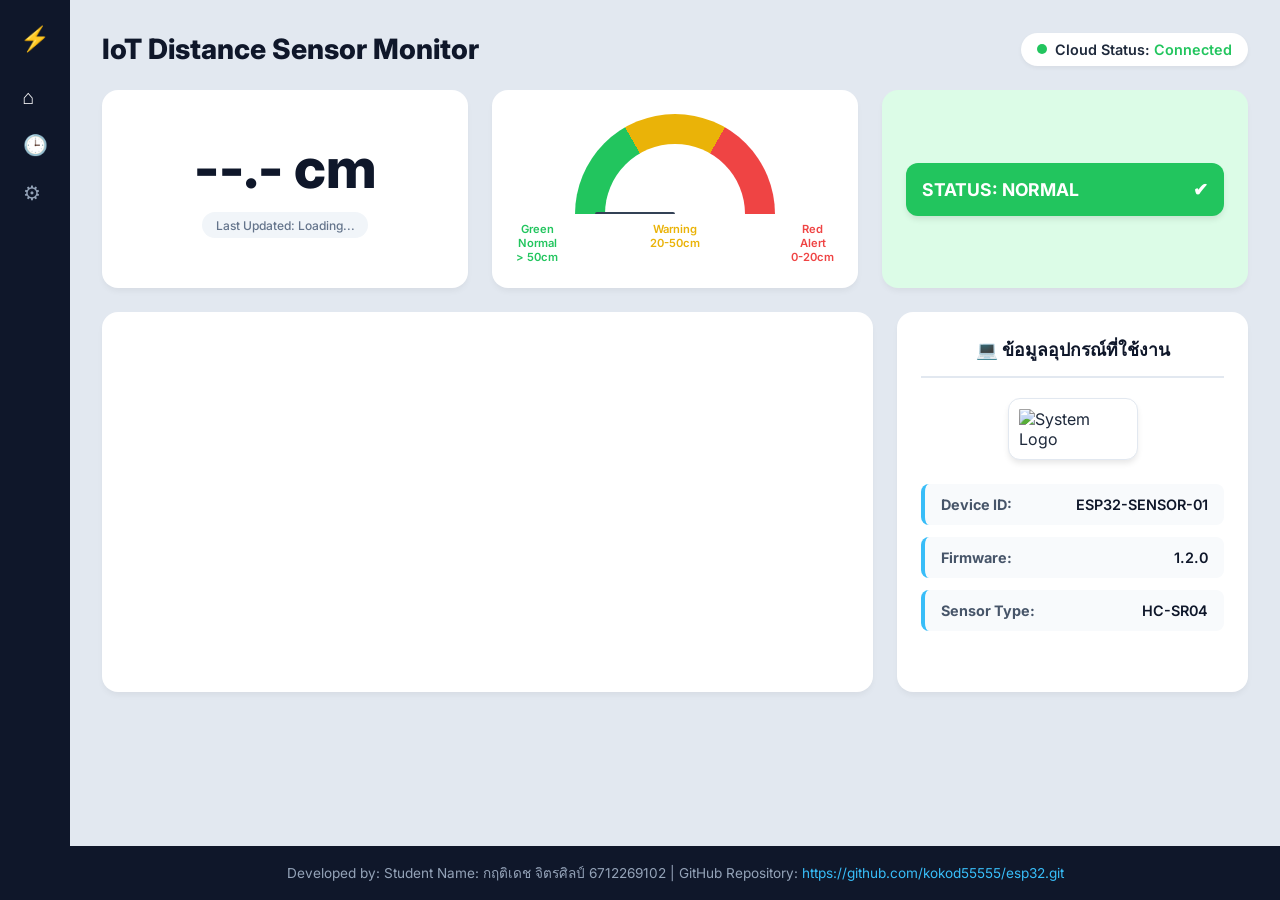
==== index.html @ ae82a3b0 "Update index.html" ====
<!DOCTYPE html>
<html lang="th">
<head>
    <meta charset="UTF-8">
    <meta name="viewport" content="width=device-width, initial-scale=1.0">
    <title>IoT Distance Sensor Monitor</title>
    <!-- Google Fonts -->
    <link rel="preconnect" href="https://fonts.googleapis.com">
    <link rel="preconnect" href="https://fonts.gstatic.com" crossorigin>
    <link href="https://fonts.googleapis.com/css2?family=Inter:wght@400;500;600;700;800&display=swap" rel="stylesheet">
    <!-- Chart.js สำหรับวาดกราฟเส้น -->
    <script src="https://cdn.jsdelivr.net/npm/chart.js"></script>

    <style>
        :root {
            --bg-body: #e2e8f0;
            --sidebar-bg: #0f172a;
            --card-bg: #ffffff;
            --text-main: #1e293b;
            --text-muted: #64748b;
            --color-green: #22c55e;
            --color-yellow: #eab308;
            --color-red: #ef4444;
            --border-radius: 16px;
        }

        * {
            box-sizing: border-box;
            margin: 0;
            padding: 0;
            font-family: 'Inter', sans-serif;
        }

        body {
            background-color: var(--bg-body);
            color: var(--text-main);
            display: flex;
            min-height: 100vh;
        }

        /* Sidebar ด้านซ้าย */
        .sidebar {
            width: 70px;
            background-color: var(--sidebar-bg);
            display: flex;
            flex-direction: column;
            align-items: center;
            padding: 1.5rem 0;
            gap: 2rem;
        }

        .sidebar-brand {
            color: #38bdf8;
            font-size: 1.5rem;
            font-weight: bold;
        }

        .sidebar-menu {
            display: flex;
            flex-direction: column;
            gap: 1.5rem;
            color: #94a3b8;
            font-size: 1.25rem;
            cursor: pointer;
        }

        .sidebar-menu .active {
            color: #ffffff;
        }

        /* Layout หลัก */
        .wrapper {
            flex: 1;
            display: flex;
            flex-direction: column;
        }

        .main-content {
            padding: 2rem;
            flex: 1;
            max-width: 1400px;
            margin: 0 auto;
            width: 100%;
        }

        /* Top Header */
        .header-bar {
            display: flex;
            justify-content: space-between;
            align-items: center;
            margin-bottom: 1.5rem;
        }

        .header-title {
            font-size: 1.75rem;
            font-weight: 800;
            color: #0f172a;
        }

        .cloud-status {
            background: #ffffff;
            padding: 0.5rem 1rem;
            border-radius: 9999px;
            display: flex;
            align-items: center;
            gap: 0.5rem;
            font-size: 0.9rem;
            font-weight: 600;
            box-shadow: 0 2px 4px rgba(0,0,0,0.05);
        }

        .dot {
            width: 10px;
            height: 10px;
            background-color: var(--color-green);
            border-radius: 50%;
        }

        /* Dashboard Grid Layout */
        .dashboard-grid {
            display: grid;
            grid-template-columns: repeat(3, 1fr);
            gap: 1.5rem;
            margin-bottom: 1.5rem;
        }

        .card {
            background: var(--card-bg);
            border-radius: var(--border-radius);
            padding: 1.5rem;
            box-shadow: 0 4px 6px -1px rgba(0,0,0,0.05);
            display: flex;
            flex-direction: column;
            justify-content: center;
            align-items: center;
            position: relative;
        }

        /* Card 1: Distance Display */
        .distance-value {
            font-size: 3.5rem;
            font-weight: 800;
            color: #0f172a;
            line-height: 1;
            margin-bottom: 1rem;
        }

        .last-updated {
            background: #f1f5f9;
            padding: 0.35rem 0.85rem;
            border-radius: 9999px;
            font-size: 0.75rem;
            color: var(--text-muted);
            font-weight: 500;
        }

        /* Card 2: Custom Gauge Chart */
        .gauge-wrapper {
            position: relative;
            width: 200px;
            height: 100px;
            overflow: hidden;
        }

        .gauge-body {
            width: 200px;
            height: 200px;
            border-radius: 50%;
            background: conic-gradient(
                from 270deg,
                var(--color-green) 0deg 60deg,
                var(--color-yellow) 60deg 120deg,
                var(--color-red) 120deg 180deg
            );
            position: absolute;
            top: 0;
            left: 0;
        }

        .gauge-inner {
            width: 140px;
            height: 140px;
            background: #ffffff;
            border-radius: 50%;
            position: absolute;
            top: 30px;
            left: 30px;
        }

        .gauge-needle {
            width: 4px;
            height: 80px;
            background: #334155;
            position: absolute;
            bottom: 0;
            left: 98px;
            transform-origin: bottom center;
            transform: rotate(-90deg);
            transition: transform 0.5s cubic-bezier(0.4, 0, 0.2, 1);
            border-radius: 2px;
        }

        .gauge-labels {
            display: flex;
            justify-content: space-between;
            width: 100%;
            font-size: 0.7rem;
            font-weight: 600;
            color: var(--text-muted);
            margin-top: 0.5rem;
            text-align: center;
        }

        /* Card 3: Alert Banner */
        .alert-card {
            background: #dcfce7;
            transition: background 0.3s ease;
        }

        .alert-banner {
            width: 100%;
            padding: 1rem;
            border-radius: 12px;
            background: var(--color-green);
            color: white;
            font-weight: 700;
            font-size: 1.1rem;
            display: flex;
            justify-content: space-between;
            align-items: center;
            box-shadow: 0 4px 6px -1px rgba(0,0,0,0.1);
            transition: background 0.3s ease;
        }

        /* Bottom Grid: Chart & System Info */
        .bottom-grid {
            display: grid;
            grid-template-columns: 2.2fr 1fr;
            gap: 1.5rem;
        }

        .chart-card {
            align-items: stretch;
            height: 380px;
        }

        /* System Info Card ตกแต่งใหม่ */
        .system-info-card {
            align-items: stretch; 
            justify-content: flex-start;
            gap: 1rem;
        }

        .info-title {
            font-size: 1.1rem;
            font-weight: 800;
            color: #0f172a;
            text-align: center;
            border-bottom: 2px solid #e2e8f0;
            padding-bottom: 0.75rem;
            margin-bottom: 0.25rem;
        }

        .logo-container {
            display: flex;
            justify-content: center;
            align-items: center;
            width: 100%;
            margin-bottom: 0.5rem;
        }

        .system-info-logo {
            max-width: 130px;
            height: auto;
            object-fit: contain;
            border-radius: 12px;
            box-shadow: 0 4px 6px -1px rgba(0,0,0,0.1);
            background-color: #ffffff;
            padding: 10px;
            border: 1px solid #e2e8f0;
        }

        .info-list {
            display: flex;
            flex-direction: column;
            gap: 0.75rem;
            width: 100%;
        }

        .info-item {
            display: flex;
            justify-content: space-between;
            align-items: center;
            background: #f8fafc;
            padding: 0.75rem 1rem;
            border-radius: 8px;
            font-size: 0.9rem;
            border-left: 4px solid #38bdf8;
        }

        .info-label {
            font-weight: 700;
            color: #475569;
        }

        .info-value {
            font-weight: 600;
            color: #0f172a;
        }

        /* Footer */
        footer {
            background-color: #0f172a;
            color: #94a3b8;
            text-align: center;
            padding: 1rem;
            font-size: 0.85rem;
        }

        footer a {
            color: #38bdf8;
            text-decoration: none;
        }

        footer a:hover {
            text-decoration: underline;
        }

        /* Responsive Design */
        @media (max-width: 1024px) {
            .dashboard-grid { grid-template-columns: 1fr; }
            .bottom-grid { grid-template-columns: 1fr; }
        }
    </style>
</head>
<body>

    <!-- Sidebar Navigation -->
    <div class="sidebar">
        <div class="sidebar-brand">⚡</div>
        <div class="sidebar-menu">
            <div class="active">⌂</div>
            <div>🕒</div>
            <div>⚙</div>
        </div>
    </div>

    <!-- Main Wrapper -->
    <div class="wrapper">
        <div class="main-content">
            <!-- Header -->
            <div class="header-bar">
                <h1 class="header-title">IoT Distance Sensor Monitor</h1>
                <div class="cloud-status">
                    <div class="dot"></div>
                    <span>Cloud Status: <span style="color: var(--color-green);">Connected</span></span>
                </div>
            </div>

            <!-- Top Cards Grid -->
            <div class="dashboard-grid">
                <!-- Numeric Display Card -->
                <div class="card">
                    <div class="distance-value" id="current-distance">--.- cm</div>
                    <div class="last-updated" id="last-updated">Last Updated: Loading...</div>
                </div>

                <!-- Gauge Visualization Card -->
                <div class="card">
                    <div class="gauge-wrapper">
                        <div class="gauge-body"></div>
                        <div class="gauge-inner"></div>
                        <div class="gauge-needle" id="gauge-needle"></div>
                    </div>
                    <div class="gauge-labels">
                        <span style="color: var(--color-green);">Green<br>Normal<br>> 50cm</span>
                        <span style="color: var(--color-yellow);">Warning<br>20-50cm</span>
                        <span style="color: var(--color-red);">Red<br>Alert<br>0-20cm</span>
                    </div>
                </div>

                <!-- Alert Banner Card -->
                <div class="card alert-card" id="alert-card">
                    <div class="alert-banner" id="alert-banner">
                        <span id="alert-text">STATUS: NORMAL</span>
                        <span id="alert-icon">✔</span>
                    </div>
                </div>
            </div>

            <!-- Bottom Section (Chart & System Info) -->
            <div class="bottom-grid">
                <!-- Line Chart Card -->
                <div class="card chart-card">
                    <canvas id="distanceChart"></canvas>
                </div>

                <!-- System Info Card -->
                <div class="card system-info-card">
                    <div class="info-title">💻 ข้อมูลอุปกรณ์ที่ใช้งาน</div>
                    
                    <div class="logo-container">
                        <img src="https://www.sskru.ac.th/wp-content/uploads/2023/01/200x200-%E0%B8%A7%E0%B8%B4%E0%B8%97.png" alt="System Logo" class="system-info-logo">
                    </div>

                    <div class="info-list">
                        <div class="info-item">
                            <span class="info-label">Device ID:</span> 
                            <span class="info-value">ESP32-SENSOR-01</span>
                        </div>
                        <div class="info-item">
                            <span class="info-label">Firmware:</span> 
                            <span class="info-value">1.2.0</span>
                        </div>
                        <div class="info-item">
                            <span class="info-label">Sensor Type:</span> 
                            <span class="info-value">HC-SR04</span>
                        </div>
                    </div>
                </div>
            </div>
        </div>

        <!-- Footer -->
        <footer>
            Developed by: Student Name: กฤติเดช จิตรศิลป์ 6712269102 | GitHub Repository: <a href="https://github.com/kokod55555/esp32.git" target="_blank">https://github.com/kokod55555/esp32.git</a>
        </footer>
    </div>

    <script>
        // 📌 URL ของ Google Apps Script
        const SCRIPT_URL = 'https://script.google.com/macros/s/AKfycbwkI2SxiLmQyqqVcyPMRp5FkvHZJFoV4nnjQc6NSY2vw2O2cSWoNoKOrqvJMODyKFc/exec';

        let distanceChart;

        // เริ่มต้นสร้าง Line Chart แบบ Dynamic Max Value (รองรับค่าเกิน 100 cm)
        function initChart() {
            const ctx = document.getElementById('distanceChart').getContext('2d');
            distanceChart = new Chart(ctx, {
                type: 'line',
                data: {
                    labels: [],
                    datasets: [{
                        label: 'Distance (cm)',
                        data: [],
                        borderColor: '#38bdf8',
                        backgroundColor: 'rgba(56, 189, 248, 0.1)',
                        borderWidth: 3,
                        fill: true,
                        tension: 0.3,
                        pointRadius: 4,
                        pointBackgroundColor: '#38bdf8'
                    }]
                },
                options: {
                    responsive: true,
                    maintainAspectRatio: false,
                    scales: {
                        y: {
                            beginAtZero: true,
                            max: null, // ปรับแกน Y อัตโนมัติตามค่าจริง ไม่จำกัดเพดาน 100
                            title: { display: true, text: 'Distance (cm)' }
                        },
                        x: {
                            title: { display: true, text: 'Time' }
                        }
                    },
                    plugins: {
                        legend: { display: false }
                    }
                }
            });
        }

        // อัปเดตเข็ม Gauge (หากเกิน 100cm เข็มจะชี้ไปที่ฝั่งซ้ายสุด/Green)
        function updateGauge(distance) {
            const needle = document.getElementById('gauge-needle');
            
            // จำกัดสเกลเข็มไว้ที่ช่วง 0 - 100 cm
            let clampedDist = Math.max(0, Math.min(100, distance));
            
            // คำนวณองศาเข็ม (-90deg ถึง 90deg)
            let angle = 90 - (clampedDist / 100) * 180;
            needle.style.transform = `rotate(${angle}deg)`;
        }

        // อัปเดตสถานะ Alert (รองรับค่ามากกว่า 50cm ไปจนถึงไร้ขีดจำกัด)
        function updateAlertStatus(distance) {
            const alertCard = document.getElementById('alert-card');
            const alertBanner = document.getElementById('alert-banner');
            const alertText = document.getElementById('alert-text');
            const alertIcon = document.getElementById('alert-icon');

            if (distance < 20) {
                // RED ALERT (0 - 20 cm)
                alertCard.style.background = '#fee2e2';
                alertBanner.style.background = 'var(--color-red)';
                alertText.innerText = 'STATUS: ALERT';
                alertIcon.innerText = '✖';
            } else if (distance >= 20 && distance < 50) {
                // WARNING (20 - 50 cm)
                alertCard.style.background = '#fef9c3';
                alertBanner.style.background = 'var(--color-yellow)';
                alertText.innerText = 'STATUS: WARNING';
                alertIcon.innerText = '⚠️';
            } else {
                // NORMAL (>= 50 cm ขึ้นไปทั้งหมด)
                alertCard.style.background = '#dcfce7';
                alertBanner.style.background = 'var(--color-green)';
                alertText.innerText = 'STATUS: NORMAL';
                alertIcon.innerText = '✔';
            }
        }

        // ดึงข้อมูลจาก Google Sheets API
        async function fetchSensorData() {
            try {
                const response = await fetch(SCRIPT_URL);
                const data = await response.json();

                if (data && data.length > 0) {
                    const latest = data[data.length - 1];
                    const distanceVal = parseFloat(latest.distance) || 0;

                    // 1. แสดงตัวเลขระยะทางตามค่าจริงเสมอ (แม้เกิน 100 ก็แสดงได้)
                    document.getElementById('current-distance').innerText = `${distanceVal.toFixed(1)} cm`;
                    document.getElementById('last-updated').innerText = `Last Updated: ${latest.timestamp || 'Just now'}`;

                    // 2. อัปเดต Gauge & Alert Status
                    updateGauge(distanceVal);
                    updateAlertStatus(distanceVal);

                    // 3. อัปเดตกราฟเส้น (แสดง 10 ค่าล่าสุด)
                    const recentData = data.slice(-10);
                    distanceChart.data.labels = recentData.map(item => {
                        return item.timestamp ? item.timestamp.split(' ')[1] || item.timestamp : '';
                    });
                    distanceChart.data.datasets[0].data = recentData.map(item => parseFloat(item.distance) || 0);
                    distanceChart.update();
                }
            } catch (error) {
                console.error('Fetch Error:', error);
                document.getElementById('last-updated').innerText = 'Connection Error!';
            }
        }

        // เรียกทำงานเมื่อโหลดหน้าเว็บ
        window.onload = () => {
            initChart();
            fetchSensorData();
            // ดึงข้อมูลเรียลไทม์ทุกๆ 5 วินาที
            setInterval(fetchSensorData, 5000);
        };
    </script>
</body>
</html>
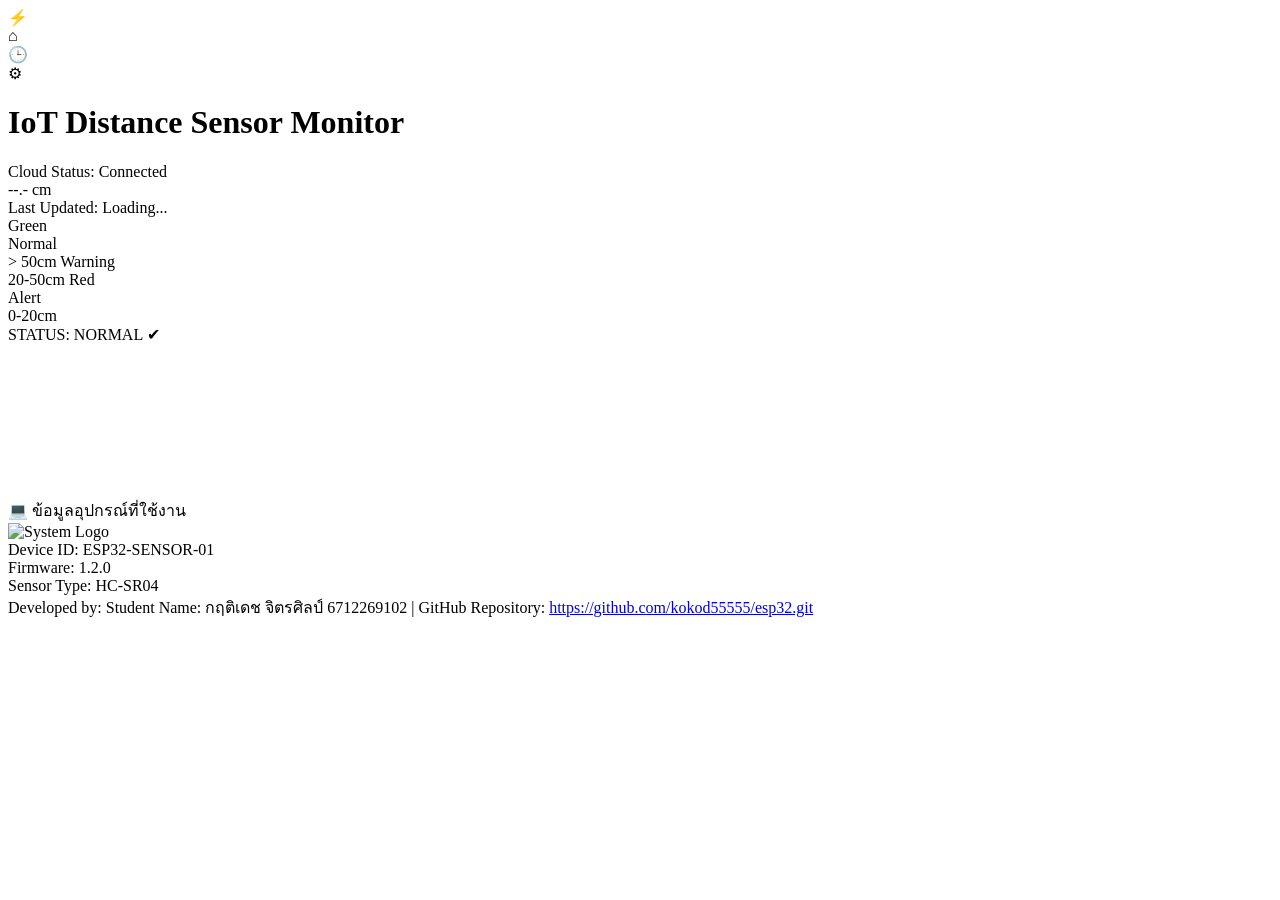
==== commit 458682f2: "Update index.html" ====
--- a/index.html
+++ b/index.html
@@ -10,328 +10,9 @@
     <link href="https://fonts.googleapis.com/css2?family=Inter:wght@400;500;600;700;800&display=swap" rel="stylesheet">
     <!-- Chart.js สำหรับวาดกราฟเส้น -->
     <script src="https://cdn.jsdelivr.net/npm/chart.js"></script>
-
-    <style>
-        :root {
-            --bg-body: #e2e8f0;
-            --sidebar-bg: #0f172a;
-            --card-bg: #ffffff;
-            --text-main: #1e293b;
-            --text-muted: #64748b;
-            --color-green: #22c55e;
-            --color-yellow: #eab308;
-            --color-red: #ef4444;
-            --border-radius: 16px;
-        }
-
-        * {
-            box-sizing: border-box;
-            margin: 0;
-            padding: 0;
-            font-family: 'Inter', sans-serif;
-        }
-
-        body {
-            background-color: var(--bg-body);
-            color: var(--text-main);
-            display: flex;
-            min-height: 100vh;
-        }
-
-        /* Sidebar ด้านซ้าย */
-        .sidebar {
-            width: 70px;
-            background-color: var(--sidebar-bg);
-            display: flex;
-            flex-direction: column;
-            align-items: center;
-            padding: 1.5rem 0;
-            gap: 2rem;
-        }
-
-        .sidebar-brand {
-            color: #38bdf8;
-            font-size: 1.5rem;
-            font-weight: bold;
-        }
-
-        .sidebar-menu {
-            display: flex;
-            flex-direction: column;
-            gap: 1.5rem;
-            color: #94a3b8;
-            font-size: 1.25rem;
-            cursor: pointer;
-        }
-
-        .sidebar-menu .active {
-            color: #ffffff;
-        }
-
-        /* Layout หลัก */
-        .wrapper {
-            flex: 1;
-            display: flex;
-            flex-direction: column;
-        }
-
-        .main-content {
-            padding: 2rem;
-            flex: 1;
-            max-width: 1400px;
-            margin: 0 auto;
-            width: 100%;
-        }
-
-        /* Top Header */
-        .header-bar {
-            display: flex;
-            justify-content: space-between;
-            align-items: center;
-            margin-bottom: 1.5rem;
-        }
-
-        .header-title {
-            font-size: 1.75rem;
-            font-weight: 800;
-            color: #0f172a;
-        }
-
-        .cloud-status {
-            background: #ffffff;
-            padding: 0.5rem 1rem;
-            border-radius: 9999px;
-            display: flex;
-            align-items: center;
-            gap: 0.5rem;
-            font-size: 0.9rem;
-            font-weight: 600;
-            box-shadow: 0 2px 4px rgba(0,0,0,0.05);
-        }
-
-        .dot {
-            width: 10px;
-            height: 10px;
-            background-color: var(--color-green);
-            border-radius: 50%;
-        }
-
-        /* Dashboard Grid Layout */
-        .dashboard-grid {
-            display: grid;
-            grid-template-columns: repeat(3, 1fr);
-            gap: 1.5rem;
-            margin-bottom: 1.5rem;
-        }
-
-        .card {
-            background: var(--card-bg);
-            border-radius: var(--border-radius);
-            padding: 1.5rem;
-            box-shadow: 0 4px 6px -1px rgba(0,0,0,0.05);
-            display: flex;
-            flex-direction: column;
-            justify-content: center;
-            align-items: center;
-            position: relative;
-        }
-
-        /* Card 1: Distance Display */
-        .distance-value {
-            font-size: 3.5rem;
-            font-weight: 800;
-            color: #0f172a;
-            line-height: 1;
-            margin-bottom: 1rem;
-        }
-
-        .last-updated {
-            background: #f1f5f9;
-            padding: 0.35rem 0.85rem;
-            border-radius: 9999px;
-            font-size: 0.75rem;
-            color: var(--text-muted);
-            font-weight: 500;
-        }
-
-        /* Card 2: Custom Gauge Chart */
-        .gauge-wrapper {
-            position: relative;
-            width: 200px;
-            height: 100px;
-            overflow: hidden;
-        }
-
-        .gauge-body {
-            width: 200px;
-            height: 200px;
-            border-radius: 50%;
-            background: conic-gradient(
-                from 270deg,
-                var(--color-green) 0deg 60deg,
-                var(--color-yellow) 60deg 120deg,
-                var(--color-red) 120deg 180deg
-            );
-            position: absolute;
-            top: 0;
-            left: 0;
-        }
-
-        .gauge-inner {
-            width: 140px;
-            height: 140px;
-            background: #ffffff;
-            border-radius: 50%;
-            position: absolute;
-            top: 30px;
-            left: 30px;
-        }
-
-        .gauge-needle {
-            width: 4px;
-            height: 80px;
-            background: #334155;
-            position: absolute;
-            bottom: 0;
-            left: 98px;
-            transform-origin: bottom center;
-            transform: rotate(-90deg);
-            transition: transform 0.5s cubic-bezier(0.4, 0, 0.2, 1);
-            border-radius: 2px;
-        }
-
-        .gauge-labels {
-            display: flex;
-            justify-content: space-between;
-            width: 100%;
-            font-size: 0.7rem;
-            font-weight: 600;
-            color: var(--text-muted);
-            margin-top: 0.5rem;
-            text-align: center;
-        }
-
-        /* Card 3: Alert Banner */
-        .alert-card {
-            background: #dcfce7;
-            transition: background 0.3s ease;
-        }
-
-        .alert-banner {
-            width: 100%;
-            padding: 1rem;
-            border-radius: 12px;
-            background: var(--color-green);
-            color: white;
-            font-weight: 700;
-            font-size: 1.1rem;
-            display: flex;
-            justify-content: space-between;
-            align-items: center;
-            box-shadow: 0 4px 6px -1px rgba(0,0,0,0.1);
-            transition: background 0.3s ease;
-        }
-
-        /* Bottom Grid: Chart & System Info */
-        .bottom-grid {
-            display: grid;
-            grid-template-columns: 2.2fr 1fr;
-            gap: 1.5rem;
-        }
-
-        .chart-card {
-            align-items: stretch;
-            height: 380px;
-        }
-
-        /* System Info Card ตกแต่งใหม่ */
-        .system-info-card {
-            align-items: stretch; 
-            justify-content: flex-start;
-            gap: 1rem;
-        }
-
-        .info-title {
-            font-size: 1.1rem;
-            font-weight: 800;
-            color: #0f172a;
-            text-align: center;
-            border-bottom: 2px solid #e2e8f0;
-            padding-bottom: 0.75rem;
-            margin-bottom: 0.25rem;
-        }
-
-        .logo-container {
-            display: flex;
-            justify-content: center;
-            align-items: center;
-            width: 100%;
-            margin-bottom: 0.5rem;
-        }
-
-        .system-info-logo {
-            max-width: 130px;
-            height: auto;
-            object-fit: contain;
-            border-radius: 12px;
-            box-shadow: 0 4px 6px -1px rgba(0,0,0,0.1);
-            background-color: #ffffff;
-            padding: 10px;
-            border: 1px solid #e2e8f0;
-        }
-
-        .info-list {
-            display: flex;
-            flex-direction: column;
-            gap: 0.75rem;
-            width: 100%;
-        }
-
-        .info-item {
-            display: flex;
-            justify-content: space-between;
-            align-items: center;
-            background: #f8fafc;
-            padding: 0.75rem 1rem;
-            border-radius: 8px;
-            font-size: 0.9rem;
-            border-left: 4px solid #38bdf8;
-        }
-
-        .info-label {
-            font-weight: 700;
-            color: #475569;
-        }
-
-        .info-value {
-            font-weight: 600;
-            color: #0f172a;
-        }
-
-        /* Footer */
-        footer {
-            background-color: #0f172a;
-            color: #94a3b8;
-            text-align: center;
-            padding: 1rem;
-            font-size: 0.85rem;
-        }
-
-        footer a {
-            color: #38bdf8;
-            text-decoration: none;
-        }
-
-        footer a:hover {
-            text-decoration: underline;
-        }
-
-        /* Responsive Design */
-        @media (max-width: 1024px) {
-            .dashboard-grid { grid-template-columns: 1fr; }
-            .bottom-grid { grid-template-columns: 1fr; }
-        }
-    </style>
+    
+    <!-- ดึงสไตล์จากไฟล์ CSS.html (หรือ style.css) -->
+    <link rel="stylesheet" href="CSS.html">
 </head>
 <body>
 
@@ -427,130 +108,7 @@
         </footer>
     </div>
 
-    <script>
-        // 📌 URL ของ Google Apps Script
-        const SCRIPT_URL = 'https://script.google.com/macros/s/AKfycbwkI2SxiLmQyqqVcyPMRp5FkvHZJFoV4nnjQc6NSY2vw2O2cSWoNoKOrqvJMODyKFc/exec';
-
-        let distanceChart;
-
-        // เริ่มต้นสร้าง Line Chart แบบ Dynamic Max Value (รองรับค่าเกิน 100 cm)
-        function initChart() {
-            const ctx = document.getElementById('distanceChart').getContext('2d');
-            distanceChart = new Chart(ctx, {
-                type: 'line',
-                data: {
-                    labels: [],
-                    datasets: [{
-                        label: 'Distance (cm)',
-                        data: [],
-                        borderColor: '#38bdf8',
-                        backgroundColor: 'rgba(56, 189, 248, 0.1)',
-                        borderWidth: 3,
-                        fill: true,
-                        tension: 0.3,
-                        pointRadius: 4,
-                        pointBackgroundColor: '#38bdf8'
-                    }]
-                },
-                options: {
-                    responsive: true,
-                    maintainAspectRatio: false,
-                    scales: {
-                        y: {
-                            beginAtZero: true,
-                            max: null, // ปรับแกน Y อัตโนมัติตามค่าจริง ไม่จำกัดเพดาน 100
-                            title: { display: true, text: 'Distance (cm)' }
-                        },
-                        x: {
-                            title: { display: true, text: 'Time' }
-                        }
-                    },
-                    plugins: {
-                        legend: { display: false }
-                    }
-                }
-            });
-        }
-
-        // อัปเดตเข็ม Gauge (หากเกิน 100cm เข็มจะชี้ไปที่ฝั่งซ้ายสุด/Green)
-        function updateGauge(distance) {
-            const needle = document.getElementById('gauge-needle');
-            
-            // จำกัดสเกลเข็มไว้ที่ช่วง 0 - 100 cm
-            let clampedDist = Math.max(0, Math.min(100, distance));
-            
-            // คำนวณองศาเข็ม (-90deg ถึง 90deg)
-            let angle = 90 - (clampedDist / 100) * 180;
-            needle.style.transform = `rotate(${angle}deg)`;
-        }
-
-        // อัปเดตสถานะ Alert (รองรับค่ามากกว่า 50cm ไปจนถึงไร้ขีดจำกัด)
-        function updateAlertStatus(distance) {
-            const alertCard = document.getElementById('alert-card');
-            const alertBanner = document.getElementById('alert-banner');
-            const alertText = document.getElementById('alert-text');
-            const alertIcon = document.getElementById('alert-icon');
-
-            if (distance < 20) {
-                // RED ALERT (0 - 20 cm)
-                alertCard.style.background = '#fee2e2';
-                alertBanner.style.background = 'var(--color-red)';
-                alertText.innerText = 'STATUS: ALERT';
-                alertIcon.innerText = '✖';
-            } else if (distance >= 20 && distance < 50) {
-                // WARNING (20 - 50 cm)
-                alertCard.style.background = '#fef9c3';
-                alertBanner.style.background = 'var(--color-yellow)';
-                alertText.innerText = 'STATUS: WARNING';
-                alertIcon.innerText = '⚠️';
-            } else {
-                // NORMAL (>= 50 cm ขึ้นไปทั้งหมด)
-                alertCard.style.background = '#dcfce7';
-                alertBanner.style.background = 'var(--color-green)';
-                alertText.innerText = 'STATUS: NORMAL';
-                alertIcon.innerText = '✔';
-            }
-        }
-
-        // ดึงข้อมูลจาก Google Sheets API
-        async function fetchSensorData() {
-            try {
-                const response = await fetch(SCRIPT_URL);
-                const data = await response.json();
-
-                if (data && data.length > 0) {
-                    const latest = data[data.length - 1];
-                    const distanceVal = parseFloat(latest.distance) || 0;
-
-                    // 1. แสดงตัวเลขระยะทางตามค่าจริงเสมอ (แม้เกิน 100 ก็แสดงได้)
-                    document.getElementById('current-distance').innerText = `${distanceVal.toFixed(1)} cm`;
-                    document.getElementById('last-updated').innerText = `Last Updated: ${latest.timestamp || 'Just now'}`;
-
-                    // 2. อัปเดต Gauge & Alert Status
-                    updateGauge(distanceVal);
-                    updateAlertStatus(distanceVal);
-
-                    // 3. อัปเดตกราฟเส้น (แสดง 10 ค่าล่าสุด)
-                    const recentData = data.slice(-10);
-                    distanceChart.data.labels = recentData.map(item => {
-                        return item.timestamp ? item.timestamp.split(' ')[1] || item.timestamp : '';
-                    });
-                    distanceChart.data.datasets[0].data = recentData.map(item => parseFloat(item.distance) || 0);
-                    distanceChart.update();
-                }
-            } catch (error) {
-                console.error('Fetch Error:', error);
-                document.getElementById('last-updated').innerText = 'Connection Error!';
-            }
-        }
-
-        // เรียกทำงานเมื่อโหลดหน้าเว็บ
-        window.onload = () => {
-            initChart();
-            fetchSensorData();
-            // ดึงข้อมูลเรียลไทม์ทุกๆ 5 วินาที
-            setInterval(fetchSensorData, 5000);
-        };
-    </script>
+    <!-- ดึงสคริปต์จากไฟล์ Javascript.html (หรือ script.js) -->
+    <script src="Javascript.html"></script>
 </body>
 </html>
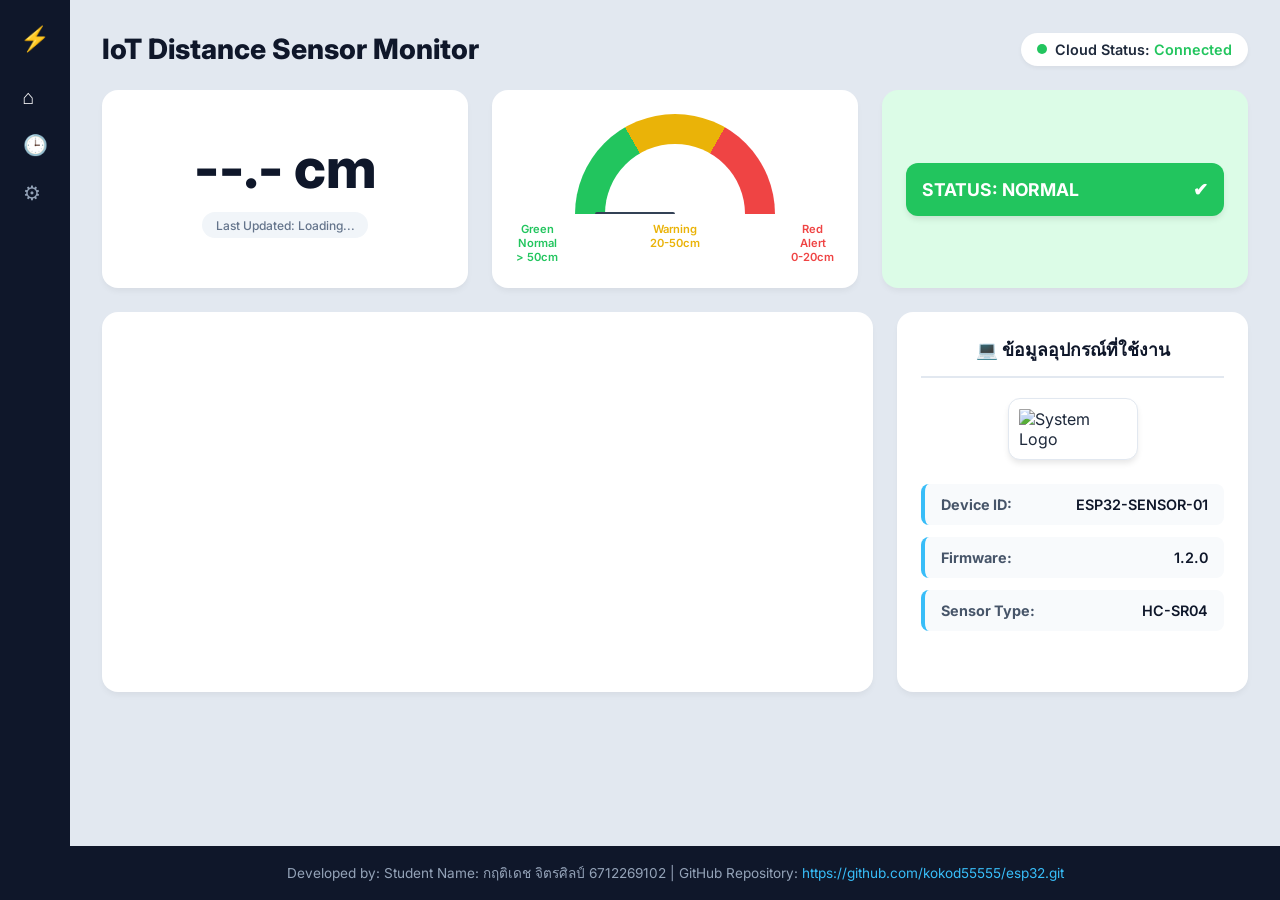
==== commit c33293f2: "Update index.html" ====
--- a/index.html
+++ b/index.html
@@ -12,7 +12,7 @@
     <script src="https://cdn.jsdelivr.net/npm/chart.js"></script>
     
     <!-- ดึงสไตล์จากไฟล์ CSS.html (หรือ style.css) -->
-    <link rel="stylesheet" href="CSS.html">
+    <link rel="stylesheet" href="CSS.css">
 </head>
 <body>
 
--- a/CSS.css
+++ b/CSS.css
@@ -0,0 +1,319 @@
+:root {
+    --bg-body: #e2e8f0;
+    --sidebar-bg: #0f172a;
+    --card-bg: #ffffff;
+    --text-main: #1e293b;
+    --text-muted: #64748b;
+    --color-green: #22c55e;
+    --color-yellow: #eab308;
+    --color-red: #ef4444;
+    --border-radius: 16px;
+}
+
+* {
+    box-sizing: border-box;
+    margin: 0;
+    padding: 0;
+    font-family: 'Inter', sans-serif;
+}
+
+body {
+    background-color: var(--bg-body);
+    color: var(--text-main);
+    display: flex;
+    min-height: 100vh;
+}
+
+/* Sidebar ด้านซ้าย */
+.sidebar {
+    width: 70px;
+    background-color: var(--sidebar-bg);
+    display: flex;
+    flex-direction: column;
+    align-items: center;
+    padding: 1.5rem 0;
+    gap: 2rem;
+}
+
+.sidebar-brand {
+    color: #38bdf8;
+    font-size: 1.5rem;
+    font-weight: bold;
+}
+
+.sidebar-menu {
+    display: flex;
+    flex-direction: column;
+    gap: 1.5rem;
+    color: #94a3b8;
+    font-size: 1.25rem;
+    cursor: pointer;
+}
+
+.sidebar-menu .active {
+    color: #ffffff;
+}
+
+/* Layout หลัก */
+.wrapper {
+    flex: 1;
+    display: flex;
+    flex-direction: column;
+}
+
+.main-content {
+    padding: 2rem;
+    flex: 1;
+    max-width: 1400px;
+    margin: 0 auto;
+    width: 100%;
+}
+
+/* Top Header */
+.header-bar {
+    display: flex;
+    justify-content: space-between;
+    align-items: center;
+    margin-bottom: 1.5rem;
+}
+
+.header-title {
+    font-size: 1.75rem;
+    font-weight: 800;
+    color: #0f172a;
+}
+
+.cloud-status {
+    background: #ffffff;
+    padding: 0.5rem 1rem;
+    border-radius: 9999px;
+    display: flex;
+    align-items: center;
+    gap: 0.5rem;
+    font-size: 0.9rem;
+    font-weight: 600;
+    box-shadow: 0 2px 4px rgba(0,0,0,0.05);
+}
+
+.dot {
+    width: 10px;
+    height: 10px;
+    background-color: var(--color-green);
+    border-radius: 50%;
+}
+
+/* Dashboard Grid Layout */
+.dashboard-grid {
+    display: grid;
+    grid-template-columns: repeat(3, 1fr);
+    gap: 1.5rem;
+    margin-bottom: 1.5rem;
+}
+
+.card {
+    background: var(--card-bg);
+    border-radius: var(--border-radius);
+    padding: 1.5rem;
+    box-shadow: 0 4px 6px -1px rgba(0,0,0,0.05);
+    display: flex;
+    flex-direction: column;
+    justify-content: center;
+    align-items: center;
+    position: relative;
+}
+
+/* Card 1: Distance Display */
+.distance-value {
+    font-size: 3.5rem;
+    font-weight: 800;
+    color: #0f172a;
+    line-height: 1;
+    margin-bottom: 1rem;
+}
+
+.last-updated {
+    background: #f1f5f9;
+    padding: 0.35rem 0.85rem;
+    border-radius: 9999px;
+    font-size: 0.75rem;
+    color: var(--text-muted);
+    font-weight: 500;
+}
+
+/* Card 2: Custom Gauge Chart */
+.gauge-wrapper {
+    position: relative;
+    width: 200px;
+    height: 100px;
+    overflow: hidden;
+}
+
+.gauge-body {
+    width: 200px;
+    height: 200px;
+    border-radius: 50%;
+    background: conic-gradient(
+        from 270deg,
+        var(--color-green) 0deg 60deg,
+        var(--color-yellow) 60deg 120deg,
+        var(--color-red) 120deg 180deg
+    );
+    position: absolute;
+    top: 0;
+    left: 0;
+}
+
+.gauge-inner {
+    width: 140px;
+    height: 140px;
+    background: #ffffff;
+    border-radius: 50%;
+    position: absolute;
+    top: 30px;
+    left: 30px;
+}
+
+.gauge-needle {
+    width: 4px;
+    height: 80px;
+    background: #334155;
+    position: absolute;
+    bottom: 0;
+    left: 98px;
+    transform-origin: bottom center;
+    transform: rotate(-90deg);
+    transition: transform 0.5s cubic-bezier(0.4, 0, 0.2, 1);
+    border-radius: 2px;
+}
+
+.gauge-labels {
+    display: flex;
+    justify-content: space-between;
+    width: 100%;
+    font-size: 0.7rem;
+    font-weight: 600;
+    color: var(--text-muted);
+    margin-top: 0.5rem;
+    text-align: center;
+}
+
+/* Card 3: Alert Banner */
+.alert-card {
+    background: #dcfce7;
+    transition: background 0.3s ease;
+}
+
+.alert-banner {
+    width: 100%;
+    padding: 1rem;
+    border-radius: 12px;
+    background: var(--color-green);
+    color: white;
+    font-weight: 700;
+    font-size: 1.1rem;
+    display: flex;
+    justify-content: space-between;
+    align-items: center;
+    box-shadow: 0 4px 6px -1px rgba(0,0,0,0.1);
+    transition: background 0.3s ease;
+}
+
+/* Bottom Grid: Chart & System Info */
+.bottom-grid {
+    display: grid;
+    grid-template-columns: 2.2fr 1fr;
+    gap: 1.5rem;
+}
+
+.chart-card {
+    align-items: stretch;
+    height: 380px;
+}
+
+/* System Info Card */
+.system-info-card {
+    align-items: stretch; 
+    justify-content: flex-start;
+    gap: 1rem;
+}
+
+.info-title {
+    font-size: 1.1rem;
+    font-weight: 800;
+    color: #0f172a;
+    text-align: center;
+    border-bottom: 2px solid #e2e8f0;
+    padding-bottom: 0.75rem;
+    margin-bottom: 0.25rem;
+}
+
+.logo-container {
+    display: flex;
+    justify-content: center;
+    align-items: center;
+    width: 100%;
+    margin-bottom: 0.5rem;
+}
+
+.system-info-logo {
+    max-width: 130px;
+    height: auto;
+    object-fit: contain;
+    border-radius: 12px;
+    box-shadow: 0 4px 6px -1px rgba(0,0,0,0.1);
+    background-color: #ffffff;
+    padding: 10px;
+    border: 1px solid #e2e8f0;
+}
+
+.info-list {
+    display: flex;
+    flex-direction: column;
+    gap: 0.75rem;
+    width: 100%;
+}
+
+.info-item {
+    display: flex;
+    justify-content: space-between;
+    align-items: center;
+    background: #f8fafc;
+    padding: 0.75rem 1rem;
+    border-radius: 8px;
+    font-size: 0.9rem;
+    border-left: 4px solid #38bdf8;
+}
+
+.info-label {
+    font-weight: 700;
+    color: #475569;
+}
+
+.info-value {
+    font-weight: 600;
+    color: #0f172a;
+}
+
+/* Footer */
+footer {
+    background-color: #0f172a;
+    color: #94a3b8;
+    text-align: center;
+    padding: 1rem;
+    font-size: 0.85rem;
+}
+
+footer a {
+    color: #38bdf8;
+    text-decoration: none;
+}
+
+footer a:hover {
+    text-decoration: underline;
+}
+
+/* Responsive Design */
+@media (max-width: 1024px) {
+    .dashboard-grid { grid-template-columns: 1fr; }
+    .bottom-grid { grid-template-columns: 1fr; }
+}
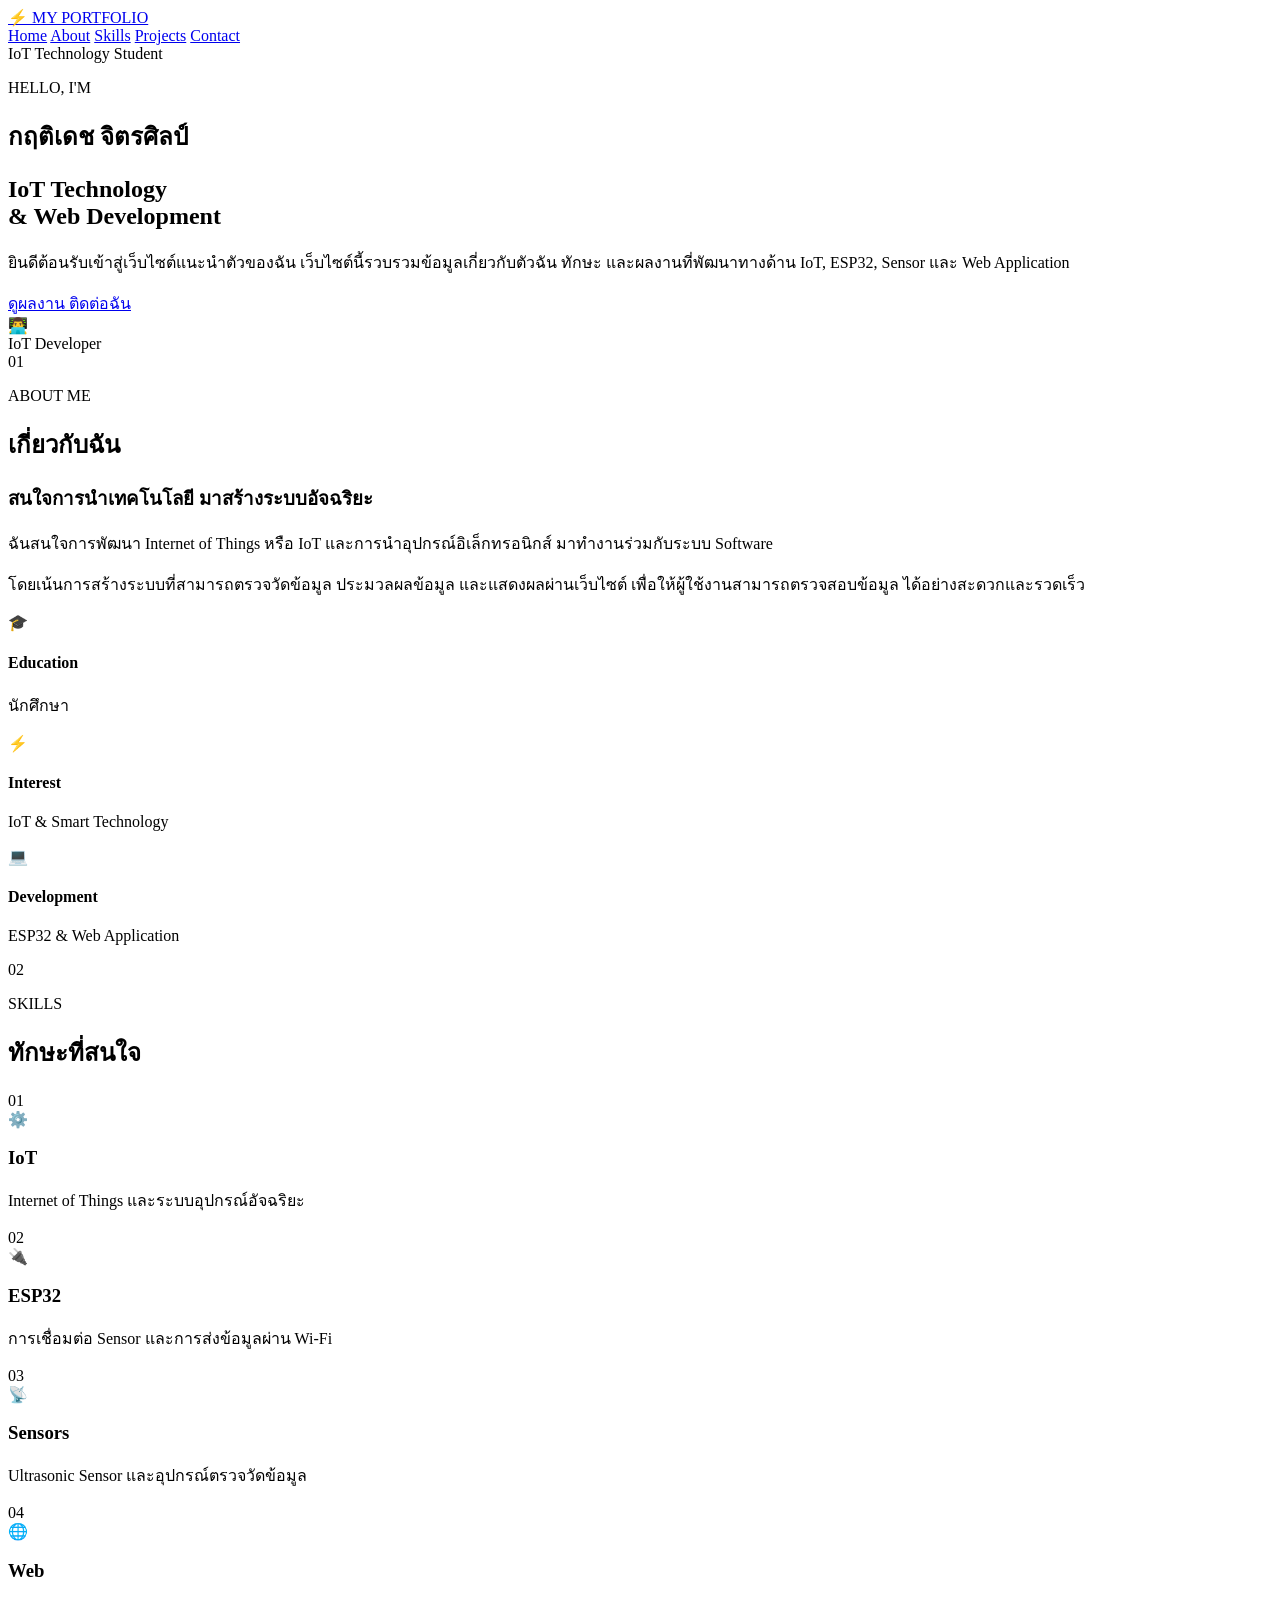
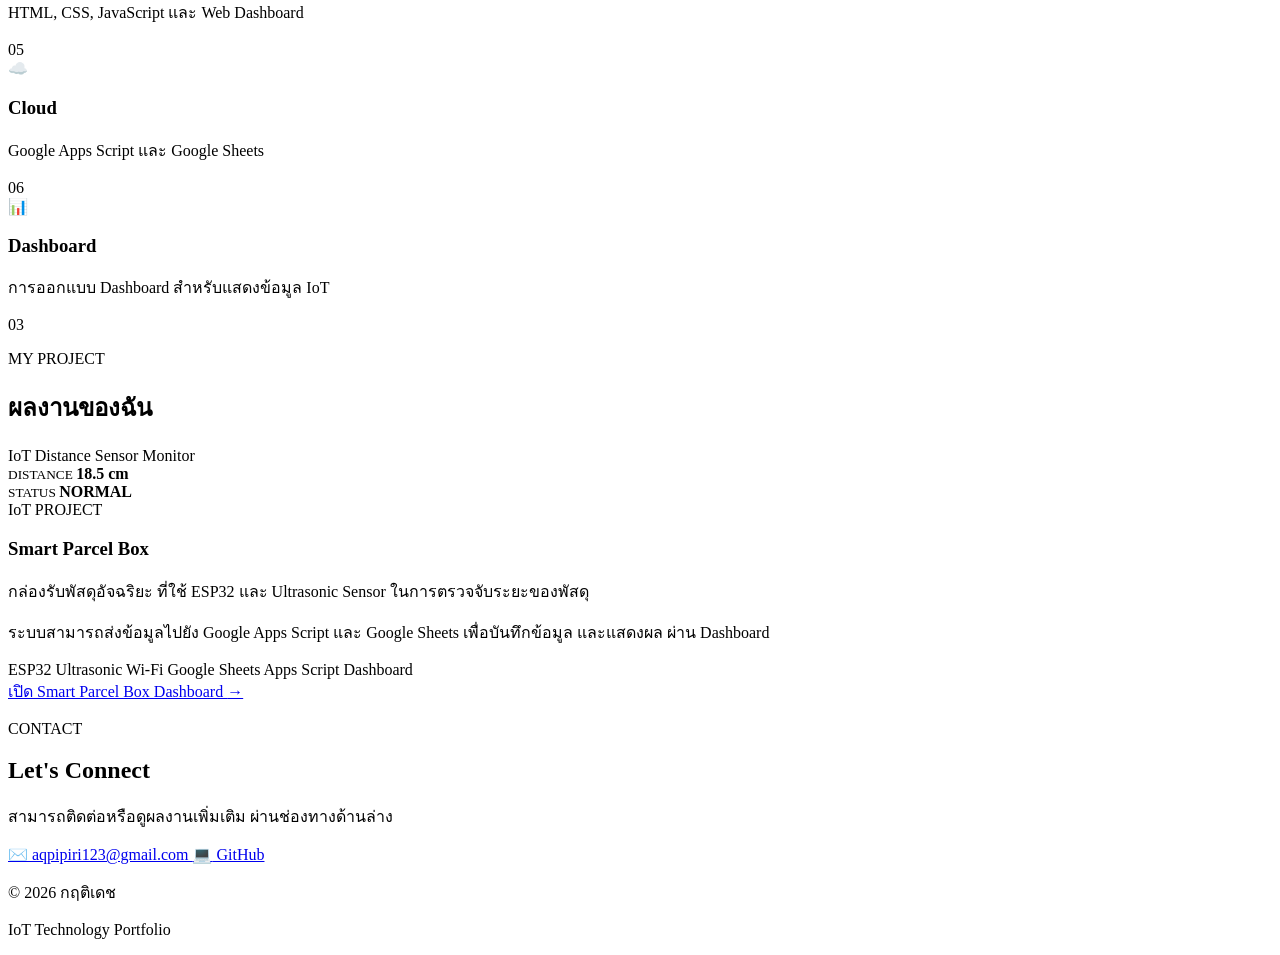
==== commit 4db0e89c: "Create index.html" ====
--- a/index.html
+++ b/index.html
@@ -2,113 +2,680 @@
 <html lang="th">
 <head>
     <meta charset="UTF-8">
+
     <meta name="viewport" content="width=device-width, initial-scale=1.0">
-    <title>IoT Distance Sensor Monitor</title>
-    <!-- Google Fonts -->
-    <link rel="preconnect" href="https://fonts.googleapis.com">
-    <link rel="preconnect" href="https://fonts.gstatic.com" crossorigin>
-    <link href="https://fonts.googleapis.com/css2?family=Inter:wght@400;500;600;700;800&display=swap" rel="stylesheet">
-    <!-- Chart.js สำหรับวาดกราฟเส้น -->
-    <script src="https://cdn.jsdelivr.net/npm/chart.js"></script>
-    
-    <!-- ดึงสไตล์จากไฟล์ CSS.html (หรือ style.css) -->
-    <link rel="stylesheet" href="CSS.css">
+
+    <meta name="description"
+          content="Portfolio เว็บไซต์แนะนำตัวและรวมผลงานด้าน IoT Technology">
+
+    <meta name="author"
+          content="นายกฤติเดช จิตรศิลป์">
+
+    <title>My Portfolio | IoT Technology</title>
+
+    <link rel="stylesheet" href="profile.css">
 </head>
+
 <body>
 
-    <!-- Sidebar Navigation -->
-    <div class="sidebar">
-        <div class="sidebar-brand">⚡</div>
-        <div class="sidebar-menu">
-            <div class="active">⌂</div>
-            <div>🕒</div>
-            <div>⚙</div>
+    <!-- =========================
+         NAVBAR
+    ========================== -->
+    <header class="navbar">
+
+        <div class="nav-container">
+
+            <a href="#home" class="logo">
+                <span class="logo-icon">⚡</span>
+                <span>MY PORTFOLIO</span>
+            </a>
+
+            <nav class="nav-menu">
+
+                <a href="#home">Home</a>
+
+                <a href="#about">About</a>
+
+                <a href="#skills">Skills</a>
+
+                <a href="#projects">Projects</a>
+
+                <a href="#contact">Contact</a>
+
+            </nav>
+
         </div>
-    </div>
-
-    <!-- Main Wrapper -->
-    <div class="wrapper">
-        <div class="main-content">
-            <!-- Header -->
-            <div class="header-bar">
-                <h1 class="header-title">IoT Distance Sensor Monitor</h1>
-                <div class="cloud-status">
-                    <div class="dot"></div>
-                    <span>Cloud Status: <span style="color: var(--color-green);">Connected</span></span>
-                </div>
+
+    </header>
+
+
+
+    <!-- =========================
+         HERO
+    ========================== -->
+    <main>
+
+        <section id="home" class="hero">
+
+            <div class="hero-container">
+
+                <div class="hero-content">
+
+                    <div class="status-badge">
+                        <span class="status-dot"></span>
+                        IoT Technology Student
+                    </div>
+
+                    <p class="hero-small-title">
+                        HELLO, I'M
+                    </p>
+
+                    <!-- แก้ชื่อของคุณตรงนี้ -->
+                    <h1>
+                        กฤติเดช
+                        <span>จิตรศิลป์</span>
+                    </h1>
+
+                    <h2>
+                        IoT Technology
+                        <br>
+                        & Web Development
+                    </h2>
+
+                    <p class="hero-description">
+
+                        ยินดีต้อนรับเข้าสู่เว็บไซต์แนะนำตัวของฉัน
+                        เว็บไซต์นี้รวบรวมข้อมูลเกี่ยวกับตัวฉัน
+                        ทักษะ และผลงานที่พัฒนาทางด้าน
+                        IoT, ESP32, Sensor และ Web Application
+
+                    </p>
+
+                    <div class="hero-buttons">
+
+                        <a href="#projects" class="btn btn-primary">
+                            ดูผลงาน
+                        </a>
+
+                        <a href="#contact" class="btn btn-secondary">
+                            ติดต่อฉัน
+                        </a>
+
+                    </div>
+
+                </div>
+
+
+                <!-- Profile Card -->
+
+                <div class="hero-profile">
+
+                    <div class="profile-card">
+
+                        <div class="profile-glow"></div>
+
+                        <div class="profile-avatar">
+                            👨‍💻
+                        </div>
+
+                        <div class="profile-lines">
+
+                            <span></span>
+                            <span></span>
+                            <span></span>
+
+                        </div>
+
+                        <div class="profile-role">
+                            IoT Developer
+                        </div>
+
+                    </div>
+
+                </div>
+
             </div>
 
-            <!-- Top Cards Grid -->
-            <div class="dashboard-grid">
-                <!-- Numeric Display Card -->
-                <div class="card">
-                    <div class="distance-value" id="current-distance">--.- cm</div>
-                    <div class="last-updated" id="last-updated">Last Updated: Loading...</div>
-                </div>
-
-                <!-- Gauge Visualization Card -->
-                <div class="card">
-                    <div class="gauge-wrapper">
-                        <div class="gauge-body"></div>
-                        <div class="gauge-inner"></div>
-                        <div class="gauge-needle" id="gauge-needle"></div>
-                    </div>
-                    <div class="gauge-labels">
-                        <span style="color: var(--color-green);">Green<br>Normal<br>> 50cm</span>
-                        <span style="color: var(--color-yellow);">Warning<br>20-50cm</span>
-                        <span style="color: var(--color-red);">Red<br>Alert<br>0-20cm</span>
-                    </div>
-                </div>
-
-                <!-- Alert Banner Card -->
-                <div class="card alert-card" id="alert-card">
-                    <div class="alert-banner" id="alert-banner">
-                        <span id="alert-text">STATUS: NORMAL</span>
-                        <span id="alert-icon">✔</span>
-                    </div>
-                </div>
+        </section>
+
+
+
+        <!-- =========================
+             ABOUT
+        ========================== -->
+
+        <section id="about" class="section">
+
+            <div class="container">
+
+                <div class="section-heading">
+
+                    <span>01</span>
+
+                    <div>
+                        <p class="section-label">
+                            ABOUT ME
+                        </p>
+
+                        <h2>
+                            เกี่ยวกับฉัน
+                        </h2>
+                    </div>
+
+                </div>
+
+
+                <div class="about-grid">
+
+                    <div class="about-text">
+
+                        <h3>
+                            สนใจการนำเทคโนโลยี
+                            มาสร้างระบบอัจฉริยะ
+                        </h3>
+
+                        <p>
+
+                            ฉันสนใจการพัฒนา Internet of Things
+                            หรือ IoT และการนำอุปกรณ์อิเล็กทรอนิกส์
+                            มาทำงานร่วมกับระบบ Software
+
+                        </p>
+
+                        <p>
+
+                            โดยเน้นการสร้างระบบที่สามารถตรวจวัดข้อมูล
+                            ประมวลผลข้อมูล และแสดงผลผ่านเว็บไซต์
+                            เพื่อให้ผู้ใช้งานสามารถตรวจสอบข้อมูล
+                            ได้อย่างสะดวกและรวดเร็ว
+
+                        </p>
+
+                    </div>
+
+
+                    <div class="about-cards">
+
+                        <div class="info-card">
+
+                            <div class="info-icon">
+                                🎓
+                            </div>
+
+                            <div>
+                                <h4>
+                                    Education
+                                </h4>
+
+                                <p>
+                                    นักศึกษา
+                                </p>
+                            </div>
+
+                        </div>
+
+
+                        <div class="info-card">
+
+                            <div class="info-icon">
+                                ⚡
+                            </div>
+
+                            <div>
+                                <h4>
+                                    Interest
+                                </h4>
+
+                                <p>
+                                    IoT & Smart Technology
+                                </p>
+                            </div>
+
+                        </div>
+
+
+                        <div class="info-card">
+
+                            <div class="info-icon">
+                                💻
+                            </div>
+
+                            <div>
+                                <h4>
+                                    Development
+                                </h4>
+
+                                <p>
+                                    ESP32 & Web Application
+                                </p>
+                            </div>
+
+                        </div>
+
+                    </div>
+
+                </div>
+
             </div>
 
-            <!-- Bottom Section (Chart & System Info) -->
-            <div class="bottom-grid">
-                <!-- Line Chart Card -->
-                <div class="card chart-card">
-                    <canvas id="distanceChart"></canvas>
-                </div>
-
-                <!-- System Info Card -->
-                <div class="card system-info-card">
-                    <div class="info-title">💻 ข้อมูลอุปกรณ์ที่ใช้งาน</div>
-                    
-                    <div class="logo-container">
-                        <img src="https://www.sskru.ac.th/wp-content/uploads/2023/01/200x200-%E0%B8%A7%E0%B8%B4%E0%B8%97.png" alt="System Logo" class="system-info-logo">
-                    </div>
-
-                    <div class="info-list">
-                        <div class="info-item">
-                            <span class="info-label">Device ID:</span> 
-                            <span class="info-value">ESP32-SENSOR-01</span>
-                        </div>
-                        <div class="info-item">
-                            <span class="info-label">Firmware:</span> 
-                            <span class="info-value">1.2.0</span>
-                        </div>
-                        <div class="info-item">
-                            <span class="info-label">Sensor Type:</span> 
-                            <span class="info-value">HC-SR04</span>
-                        </div>
-                    </div>
-                </div>
+        </section>
+
+
+
+        <!-- =========================
+             SKILLS
+        ========================== -->
+
+        <section id="skills" class="section section-dark">
+
+            <div class="container">
+
+                <div class="section-heading light">
+
+                    <span>02</span>
+
+                    <div>
+                        <p class="section-label">
+                            SKILLS
+                        </p>
+
+                        <h2>
+                            ทักษะที่สนใจ
+                        </h2>
+                    </div>
+
+                </div>
+
+
+                <div class="skills-grid">
+
+
+                    <div class="skill-card">
+
+                        <div class="skill-number">
+                            01
+                        </div>
+
+                        <div class="skill-icon">
+                            ⚙️
+                        </div>
+
+                        <h3>
+                            IoT
+                        </h3>
+
+                        <p>
+                            Internet of Things
+                            และระบบอุปกรณ์อัจฉริยะ
+                        </p>
+
+                    </div>
+
+
+                    <div class="skill-card">
+
+                        <div class="skill-number">
+                            02
+                        </div>
+
+                        <div class="skill-icon">
+                            🔌
+                        </div>
+
+                        <h3>
+                            ESP32
+                        </h3>
+
+                        <p>
+                            การเชื่อมต่อ Sensor
+                            และการส่งข้อมูลผ่าน Wi-Fi
+                        </p>
+
+                    </div>
+
+
+                    <div class="skill-card">
+
+                        <div class="skill-number">
+                            03
+                        </div>
+
+                        <div class="skill-icon">
+                            📡
+                        </div>
+
+                        <h3>
+                            Sensors
+                        </h3>
+
+                        <p>
+                            Ultrasonic Sensor
+                            และอุปกรณ์ตรวจวัดข้อมูล
+                        </p>
+
+                    </div>
+
+
+                    <div class="skill-card">
+
+                        <div class="skill-number">
+                            04
+                        </div>
+
+                        <div class="skill-icon">
+                            🌐
+                        </div>
+
+                        <h3>
+                            Web
+                        </h3>
+
+                        <p>
+                            HTML, CSS, JavaScript
+                            และ Web Dashboard
+                        </p>
+
+                    </div>
+
+
+                    <div class="skill-card">
+
+                        <div class="skill-number">
+                            05
+                        </div>
+
+                        <div class="skill-icon">
+                            ☁️
+                        </div>
+
+                        <h3>
+                            Cloud
+                        </h3>
+
+                        <p>
+                            Google Apps Script
+                            และ Google Sheets
+                        </p>
+
+                    </div>
+
+
+                    <div class="skill-card">
+
+                        <div class="skill-number">
+                            06
+                        </div>
+
+                        <div class="skill-icon">
+                            📊
+                        </div>
+
+                        <h3>
+                            Dashboard
+                        </h3>
+
+                        <p>
+                            การออกแบบ Dashboard
+                            สำหรับแสดงข้อมูล IoT
+                        </p>
+
+                    </div>
+
+
+                </div>
+
             </div>
+
+        </section>
+
+
+
+        <!-- =========================
+             PROJECT
+        ========================== -->
+
+        <section id="projects" class="section">
+
+            <div class="container">
+
+                <div class="section-heading">
+
+                    <span>03</span>
+
+                    <div>
+                        <p class="section-label">
+                            MY PROJECT
+                        </p>
+
+                        <h2>
+                            ผลงานของฉัน
+                        </h2>
+                    </div>
+
+                </div>
+
+
+                <div class="project-card">
+
+                    <div class="project-preview">
+
+                        <div class="device-window">
+
+                            <div class="window-header">
+
+                                <span></span>
+                                <span></span>
+                                <span></span>
+
+                            </div>
+
+
+                            <div class="dashboard-demo">
+
+                                <div class="dashboard-title">
+                                    IoT Distance Sensor Monitor
+                                </div>
+
+
+                                <div class="dashboard-grid">
+
+                                    <div class="dashboard-box">
+
+                                        <small>
+                                            DISTANCE
+                                        </small>
+
+                                        <strong>
+                                            18.5 cm
+                                        </strong>
+
+                                    </div>
+
+
+                                    <div class="dashboard-box status-box">
+
+                                        <small>
+                                            STATUS
+                                        </small>
+
+                                        <strong>
+                                            NORMAL
+                                        </strong>
+
+                                    </div>
+
+                                </div>
+
+
+                                <div class="dashboard-chart">
+
+                                    <span style="height:40%"></span>
+                                    <span style="height:65%"></span>
+                                    <span style="height:50%"></span>
+                                    <span style="height:80%"></span>
+                                    <span style="height:60%"></span>
+                                    <span style="height:90%"></span>
+                                    <span style="height:70%"></span>
+
+                                </div>
+
+                            </div>
+
+                        </div>
+
+                    </div>
+
+
+                    <div class="project-content">
+
+                        <span class="project-tag">
+                            IoT PROJECT
+                        </span>
+
+                        <h3>
+                            Smart Parcel Box
+                        </h3>
+
+                        <p>
+
+                            กล่องรับพัสดุอัจฉริยะ
+                            ที่ใช้ ESP32 และ Ultrasonic Sensor
+                            ในการตรวจจับระยะของพัสดุ
+
+                        </p>
+
+                        <p>
+
+                            ระบบสามารถส่งข้อมูลไปยัง
+                            Google Apps Script และ Google Sheets
+                            เพื่อบันทึกข้อมูล และแสดงผล
+                            ผ่าน Dashboard
+
+                        </p>
+
+
+                        <div class="tech-list">
+
+                            <span>ESP32</span>
+
+                            <span>Ultrasonic</span>
+
+                            <span>Wi-Fi</span>
+
+                            <span>Google Sheets</span>
+
+                            <span>Apps Script</span>
+
+                            <span>Dashboard</span>
+
+                        </div>
+
+
+                        <a href="smartbox.html"
+                           class="project-button">
+
+                            เปิด Smart Parcel Box Dashboard
+
+                            <span>→</span>
+
+                        </a>
+
+                    </div>
+
+                </div>
+
+            </div>
+
+        </section>
+
+
+
+        <!-- =========================
+             CONTACT
+        ========================== -->
+
+        <section id="contact" class="section contact-section">
+
+            <div class="container">
+
+                <div class="contact-card">
+
+                    <div>
+
+                        <p class="section-label">
+                            CONTACT
+                        </p>
+
+                        <h2>
+                            Let's Connect
+                        </h2>
+
+                        <p>
+
+                            สามารถติดต่อหรือดูผลงานเพิ่มเติม
+                            ผ่านช่องทางด้านล่าง
+
+                        </p>
+
+                    </div>
+
+
+                    <div class="contact-links">
+
+                        <!-- เปลี่ยนอีเมลตรงนี้ -->
+
+                        <a href="aqpipiri123@gmail.com">
+
+                            <span>✉️</span>
+
+                            aqpipiri123@gmail.com
+
+                        </a>
+
+
+                        <!-- เปลี่ยน USERNAME เป็น GitHub ของคุณ -->
+
+                        <a href="https://github.com/kokod55555/esp32"
+                           target="_blank">
+
+                            <span>💻</span>
+
+                            GitHub
+
+                        </a>
+
+                    </div>
+
+                </div>
+
+            </div>
+
+        </section>
+
+    </main>
+
+
+
+    <!-- =========================
+         FOOTER
+    ========================== -->
+
+    <footer class="footer">
+
+        <div class="container footer-content">
+
+            <p>
+                © 2026 กฤติเดช
+            </p>
+
+            <p>
+                IoT Technology Portfolio
+            </p>
+
         </div>
 
-        <!-- Footer -->
-        <footer>
-            Developed by: Student Name: กฤติเดช จิตรศิลป์ 6712269102 | GitHub Repository: <a href="https://github.com/kokod55555/esp32.git" target="_blank">https://github.com/kokod55555/esp32.git</a>
-        </footer>
-    </div>
-
-    <!-- ดึงสคริปต์จากไฟล์ Javascript.html (หรือ script.js) -->
-    <script src="Javascript.html"></script>
+    </footer>
+
+
 </body>
 </html>
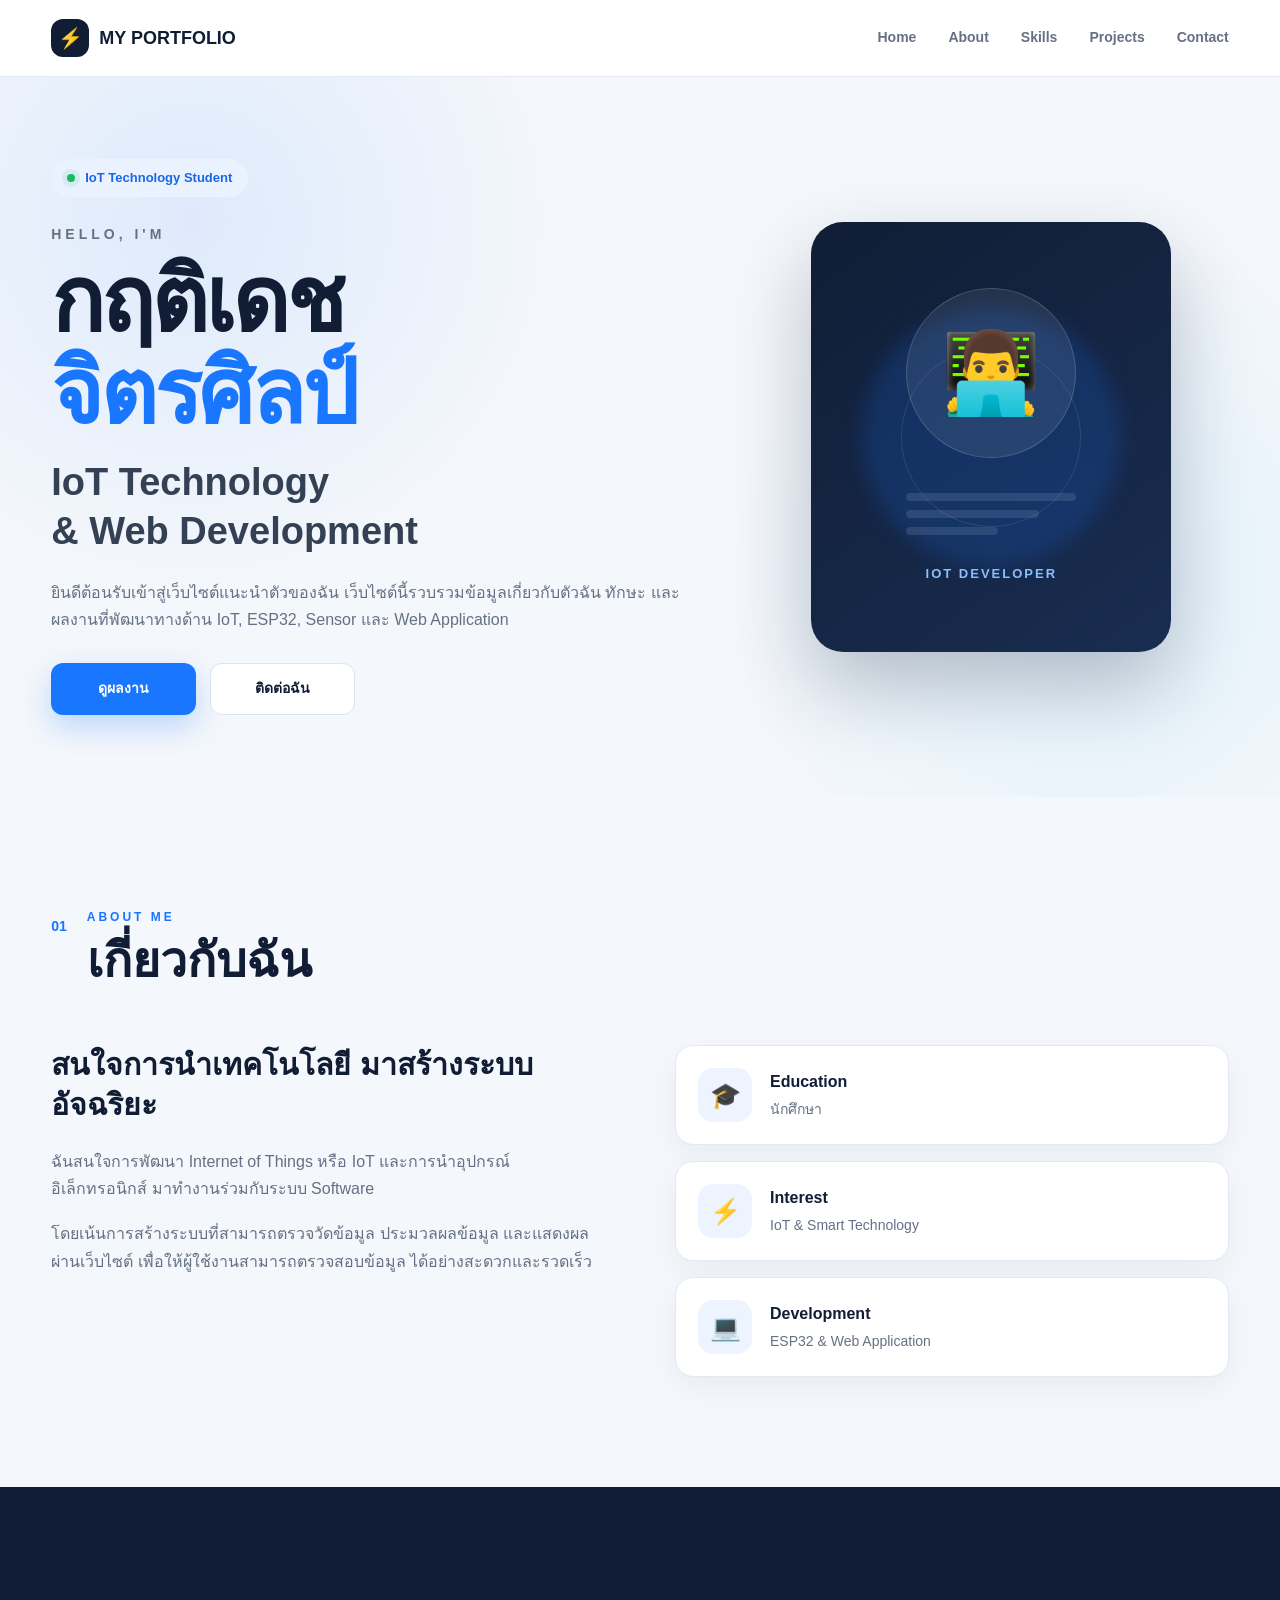
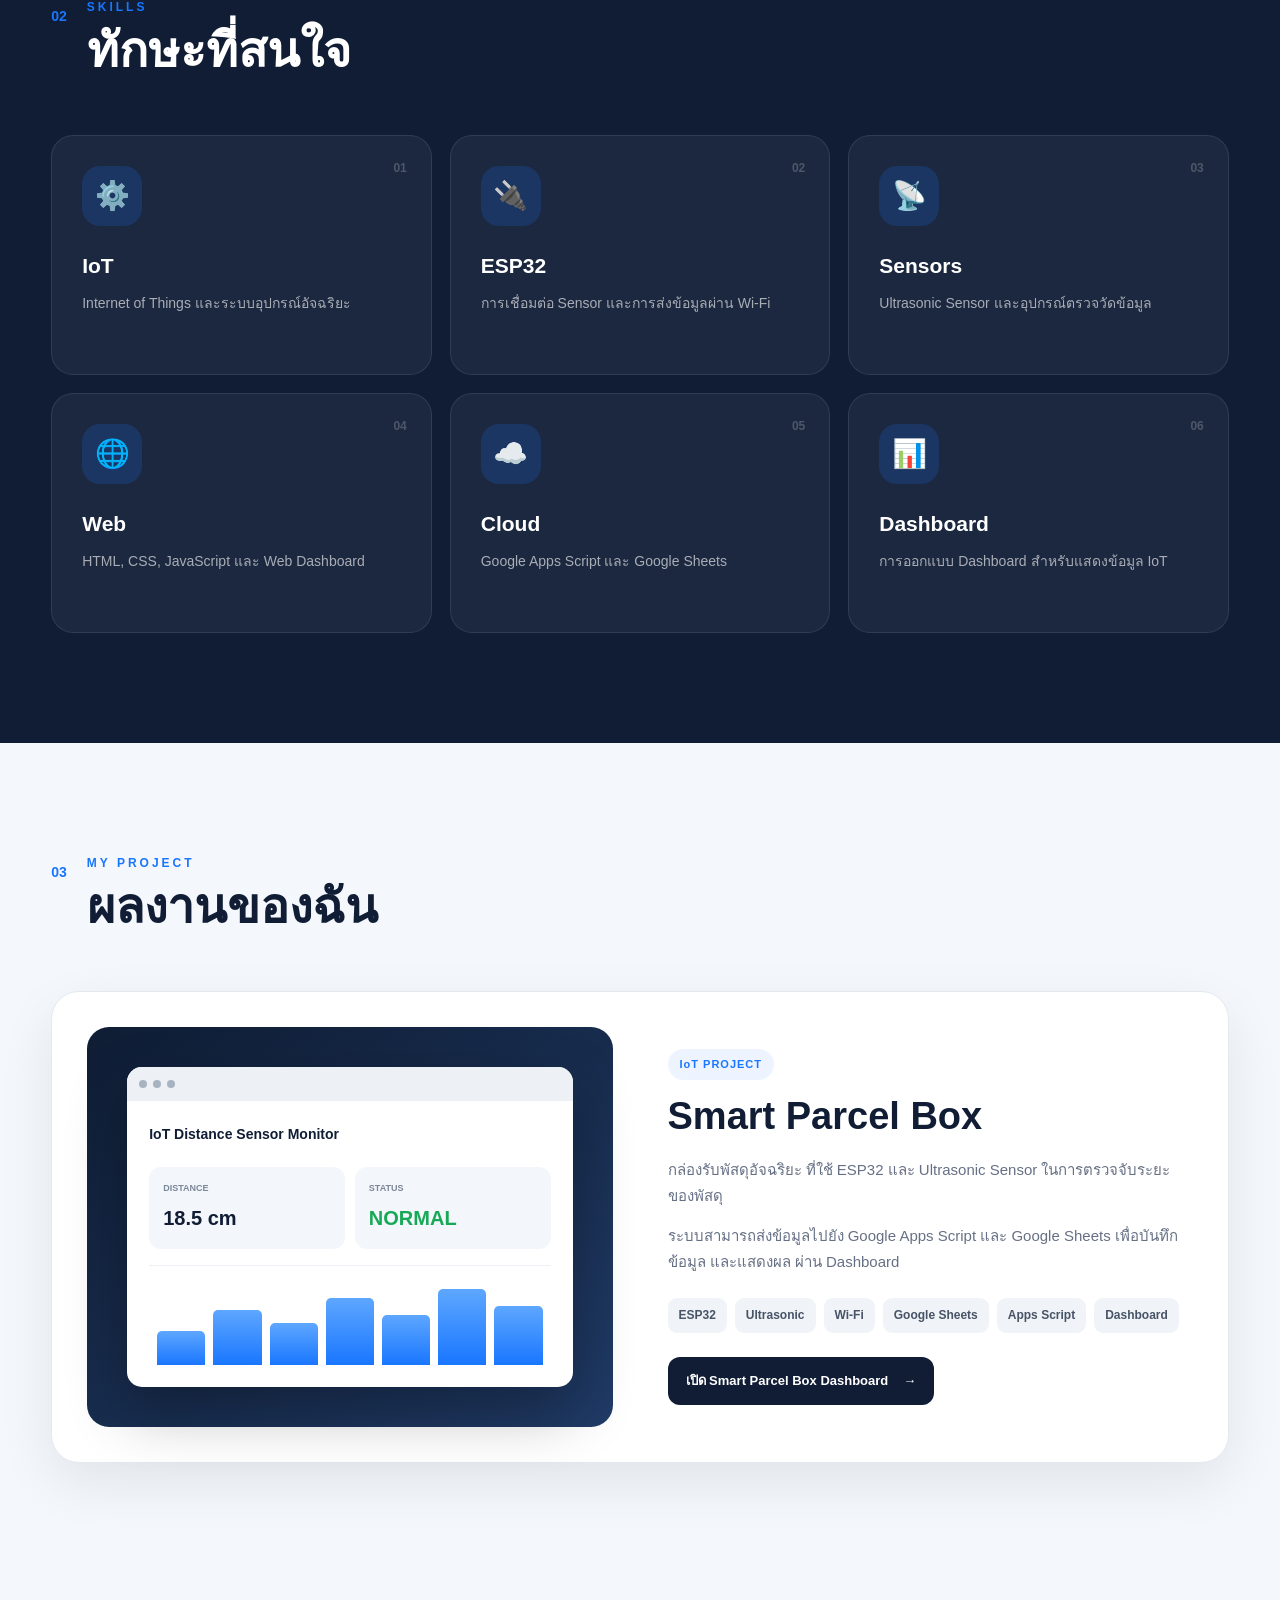
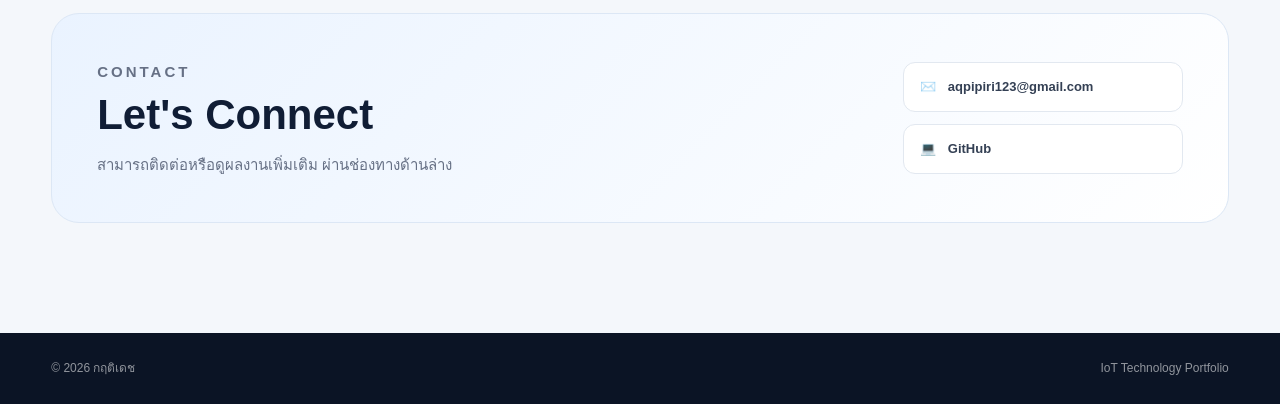
==== commit 094fc7af: "Change link from smartbox.html to Distance.html" ====
--- a/index.html
+++ b/index.html
@@ -571,7 +571,7 @@
                         </div>
 
 
-                        <a href="smartbox.html"
+                        <a href="Distance.html"
                            class="project-button">
 
                             เปิด Smart Parcel Box Dashboard
--- a/profile.css
+++ b/profile.css
@@ -0,0 +1,1200 @@
+/* =========================================================
+   GLOBAL
+========================================================= */
+
+* {
+    margin: 0;
+    padding: 0;
+    box-sizing: border-box;
+}
+
+html {
+    scroll-behavior: smooth;
+}
+
+body {
+    font-family:
+        "Segoe UI",
+        "Tahoma",
+        "Noto Sans Thai",
+        Arial,
+        sans-serif;
+
+    background: #f4f7fb;
+    color: #101828;
+    line-height: 1.7;
+}
+
+a {
+    text-decoration: none;
+    color: inherit;
+}
+
+img {
+    max-width: 100%;
+    display: block;
+}
+
+.container {
+    width: min(1180px, 92%);
+    margin: 0 auto;
+}
+
+
+/* =========================================================
+   NAVBAR
+========================================================= */
+
+.navbar {
+    position: sticky;
+    top: 0;
+    z-index: 1000;
+
+    background: rgba(255, 255, 255, 0.92);
+
+    backdrop-filter: blur(15px);
+
+    border-bottom: 1px solid #e5eaf1;
+}
+
+.nav-container {
+    width: min(1180px, 92%);
+    height: 76px;
+    margin: 0 auto;
+
+    display: flex;
+    align-items: center;
+    justify-content: space-between;
+}
+
+.logo {
+    display: flex;
+    align-items: center;
+    gap: 10px;
+
+    font-size: 18px;
+    font-weight: 800;
+
+    color: #101d35;
+}
+
+.logo-icon {
+    width: 38px;
+    height: 38px;
+
+    display: grid;
+    place-items: center;
+
+    border-radius: 12px;
+
+    background: #101d35;
+    color: #ffffff;
+
+    font-size: 20px;
+}
+
+.nav-menu {
+    display: flex;
+    align-items: center;
+    gap: 32px;
+}
+
+.nav-menu a {
+    font-size: 14px;
+    font-weight: 600;
+
+    color: #667085;
+
+    transition: 0.25s ease;
+}
+
+.nav-menu a:hover {
+    color: #1976ff;
+}
+
+
+/* =========================================================
+   HERO
+========================================================= */
+
+.hero {
+    min-height: 720px;
+
+    display: flex;
+    align-items: center;
+
+    position: relative;
+    overflow: hidden;
+
+    background:
+        radial-gradient(
+            circle at 15% 20%,
+            rgba(25, 118, 255, 0.10),
+            transparent 30%
+        ),
+
+        radial-gradient(
+            circle at 85% 70%,
+            rgba(90, 200, 250, 0.12),
+            transparent 30%
+        ),
+
+        #f4f7fb;
+}
+
+.hero-container {
+    width: min(1180px, 92%);
+    margin: 0 auto;
+
+    display: grid;
+
+    grid-template-columns:
+        1.15fr
+        0.85fr;
+
+    align-items: center;
+
+    gap: 60px;
+}
+
+.status-badge {
+    display: inline-flex;
+    align-items: center;
+    gap: 10px;
+
+    padding: 8px 16px;
+
+    border-radius: 100px;
+
+    background: #eaf2ff;
+    color: #1967e8;
+
+    font-size: 13px;
+    font-weight: 700;
+
+    margin-bottom: 26px;
+}
+
+.status-dot {
+    width: 8px;
+    height: 8px;
+
+    border-radius: 50%;
+
+    background: #19b966;
+
+    box-shadow:
+        0 0 0 5px rgba(25, 185, 102, 0.10);
+}
+
+.hero-small-title {
+    font-size: 14px;
+    font-weight: 800;
+
+    letter-spacing: 4px;
+
+    color: #667085;
+
+    margin-bottom: 8px;
+}
+
+.hero h1 {
+    font-size: clamp(48px, 7vw, 88px);
+
+    line-height: 1.05;
+
+    letter-spacing: -3px;
+
+    color: #101d35;
+
+    margin-bottom: 18px;
+}
+
+.hero h1 span {
+    display: block;
+
+    color: #1976ff;
+}
+
+.hero h2 {
+    font-size: clamp(24px, 3vw, 38px);
+
+    line-height: 1.3;
+
+    color: #344054;
+
+    margin-bottom: 22px;
+}
+
+.hero-description {
+    max-width: 650px;
+
+    font-size: 16px;
+
+    color: #667085;
+
+    margin-bottom: 30px;
+}
+
+.hero-buttons {
+    display: flex;
+    gap: 14px;
+
+    flex-wrap: wrap;
+}
+
+.btn {
+    display: inline-flex;
+
+    align-items: center;
+    justify-content: center;
+
+    min-width: 145px;
+
+    padding: 13px 22px;
+
+    border-radius: 12px;
+
+    font-size: 14px;
+    font-weight: 700;
+
+    transition:
+        transform 0.25s ease,
+        box-shadow 0.25s ease;
+}
+
+.btn:hover {
+    transform: translateY(-3px);
+}
+
+.btn-primary {
+    color: #ffffff;
+
+    background: #1976ff;
+
+    box-shadow:
+        0 12px 30px rgba(25, 118, 255, 0.25);
+}
+
+.btn-secondary {
+    background: #ffffff;
+
+    color: #101d35;
+
+    border: 1px solid #dce3ed;
+}
+
+
+/* =========================================================
+   PROFILE CARD
+========================================================= */
+
+.hero-profile {
+    display: flex;
+    justify-content: center;
+}
+
+.profile-card {
+    width: 360px;
+    height: 430px;
+
+    position: relative;
+
+    display: flex;
+    flex-direction: column;
+
+    align-items: center;
+    justify-content: center;
+
+    border-radius: 32px;
+
+    background:
+        linear-gradient(
+            145deg,
+            #101d35,
+            #192d51
+        );
+
+    box-shadow:
+        0 35px 80px rgba(16, 29, 53, 0.25);
+
+    overflow: hidden;
+}
+
+.profile-card::before {
+    content: "";
+
+    position: absolute;
+
+    width: 260px;
+    height: 260px;
+
+    border-radius: 50%;
+
+    background:
+        rgba(25, 118, 255, 0.18);
+
+    filter: blur(10px);
+}
+
+.profile-glow {
+    position: absolute;
+
+    width: 180px;
+    height: 180px;
+
+    border-radius: 50%;
+
+    border: 1px solid
+        rgba(255, 255, 255, 0.10);
+}
+
+.profile-avatar {
+    width: 170px;
+    height: 170px;
+
+    display: grid;
+    place-items: center;
+
+    border-radius: 50%;
+
+    background:
+        rgba(255, 255, 255, 0.08);
+
+    border: 1px solid
+        rgba(255, 255, 255, 0.16);
+
+    font-size: 80px;
+
+    position: relative;
+
+    margin-bottom: 35px;
+}
+
+.profile-lines {
+    display: flex;
+    flex-direction: column;
+
+    gap: 9px;
+
+    width: 170px;
+}
+
+.profile-lines span {
+    height: 8px;
+
+    border-radius: 100px;
+
+    background:
+        rgba(255, 255, 255, 0.12);
+}
+
+.profile-lines span:nth-child(1) {
+    width: 100%;
+}
+
+.profile-lines span:nth-child(2) {
+    width: 78%;
+}
+
+.profile-lines span:nth-child(3) {
+    width: 54%;
+}
+
+.profile-role {
+    margin-top: 28px;
+
+    color: #8dc0ff;
+
+    font-size: 13px;
+    font-weight: 700;
+
+    letter-spacing: 2px;
+    text-transform: uppercase;
+}
+
+
+/* =========================================================
+   SECTION
+========================================================= */
+
+.section {
+    padding: 110px 0;
+}
+
+.section-dark {
+    background: #101d35;
+    color: #ffffff;
+}
+
+.section-heading {
+    display: flex;
+    align-items: flex-start;
+
+    gap: 20px;
+
+    margin-bottom: 55px;
+}
+
+.section-heading > span {
+    font-size: 14px;
+    font-weight: 800;
+
+    color: #1976ff;
+
+    padding-top: 8px;
+}
+
+.section-label {
+    font-size: 12px;
+
+    font-weight: 800;
+
+    letter-spacing: 3px;
+
+    color: #1976ff;
+
+    margin-bottom: 5px;
+}
+
+.section-heading h2 {
+    font-size: clamp(32px, 5vw, 48px);
+
+    line-height: 1.2;
+
+    color: #101d35;
+}
+
+.section-heading.light h2 {
+    color: #ffffff;
+}
+
+
+/* =========================================================
+   ABOUT
+========================================================= */
+
+.about-grid {
+    display: grid;
+
+    grid-template-columns:
+        1fr
+        1fr;
+
+    gap: 70px;
+
+    align-items: start;
+}
+
+.about-text h3 {
+    font-size: 30px;
+
+    line-height: 1.35;
+
+    color: #101d35;
+
+    margin-bottom: 22px;
+}
+
+.about-text p {
+    color: #667085;
+
+    font-size: 16px;
+
+    margin-bottom: 18px;
+}
+
+.about-cards {
+    display: grid;
+
+    gap: 16px;
+}
+
+.info-card {
+    display: flex;
+    align-items: center;
+
+    gap: 18px;
+
+    padding: 22px;
+
+    border-radius: 18px;
+
+    background: #ffffff;
+
+    border: 1px solid #e3e9f1;
+
+    box-shadow:
+        0 10px 30px rgba(16, 29, 53, 0.05);
+
+    transition:
+        transform 0.25s ease,
+        box-shadow 0.25s ease;
+}
+
+.info-card:hover {
+    transform: translateY(-4px);
+
+    box-shadow:
+        0 18px 40px rgba(16, 29, 53, 0.10);
+}
+
+.info-icon {
+    width: 54px;
+    height: 54px;
+
+    flex-shrink: 0;
+
+    display: grid;
+    place-items: center;
+
+    background: #edf4ff;
+
+    border-radius: 15px;
+
+    font-size: 25px;
+}
+
+.info-card h4 {
+    font-size: 16px;
+
+    color: #101d35;
+
+    margin-bottom: 2px;
+}
+
+.info-card p {
+    margin: 0;
+
+    font-size: 14px;
+
+    color: #667085;
+}
+
+
+/* =========================================================
+   SKILLS
+========================================================= */
+
+.skills-grid {
+    display: grid;
+
+    grid-template-columns:
+        repeat(3, 1fr);
+
+    gap: 18px;
+}
+
+.skill-card {
+    position: relative;
+
+    padding: 30px;
+
+    min-height: 240px;
+
+    border-radius: 22px;
+
+    background:
+        rgba(255, 255, 255, 0.05);
+
+    border:
+        1px solid
+        rgba(255, 255, 255, 0.09);
+
+    overflow: hidden;
+
+    transition:
+        transform 0.25s ease,
+        background 0.25s ease;
+}
+
+.skill-card:hover {
+    transform: translateY(-6px);
+
+    background:
+        rgba(255, 255, 255, 0.08);
+}
+
+.skill-number {
+    position: absolute;
+
+    top: 22px;
+    right: 24px;
+
+    color:
+        rgba(255, 255, 255, 0.22);
+
+    font-size: 12px;
+
+    font-weight: 800;
+}
+
+.skill-icon {
+    width: 60px;
+    height: 60px;
+
+    display: grid;
+    place-items: center;
+
+    background:
+        rgba(25, 118, 255, 0.18);
+
+    border-radius: 18px;
+
+    font-size: 28px;
+
+    margin-bottom: 22px;
+}
+
+.skill-card h3 {
+    font-size: 21px;
+
+    margin-bottom: 8px;
+}
+
+.skill-card p {
+    color:
+        rgba(255, 255, 255, 0.62);
+
+    font-size: 14px;
+}
+
+
+/* =========================================================
+   PROJECT
+========================================================= */
+
+.project-card {
+    display: grid;
+
+    grid-template-columns:
+        1fr
+        1fr;
+
+    gap: 55px;
+
+    align-items: center;
+
+    padding: 35px;
+
+    border-radius: 28px;
+
+    background: #ffffff;
+
+    border: 1px solid #e4e9f0;
+
+    box-shadow:
+        0 20px 55px rgba(16, 29, 53, 0.08);
+}
+
+.project-preview {
+    min-height: 390px;
+
+    display: grid;
+    place-items: center;
+
+    border-radius: 22px;
+
+    background:
+        linear-gradient(
+            145deg,
+            #0f1d34,
+            #203b67
+        );
+
+    padding: 40px;
+}
+
+.device-window {
+    width: 100%;
+
+    background: #ffffff;
+
+    border-radius: 15px;
+
+    overflow: hidden;
+
+    box-shadow:
+        0 25px 60px rgba(0, 0, 0, 0.30);
+}
+
+.window-header {
+    height: 34px;
+
+    display: flex;
+    align-items: center;
+
+    gap: 6px;
+
+    padding: 0 12px;
+
+    background: #edf1f6;
+}
+
+.window-header span {
+    width: 8px;
+    height: 8px;
+
+    border-radius: 50%;
+
+    background: #a8b3c2;
+}
+
+.dashboard-demo {
+    padding: 22px;
+}
+
+.dashboard-title {
+    font-size: 14px;
+
+    font-weight: 800;
+
+    color: #101d35;
+
+    margin-bottom: 20px;
+}
+
+.dashboard-grid {
+    display: grid;
+
+    grid-template-columns:
+        1fr
+        1fr;
+
+    gap: 10px;
+}
+
+.dashboard-box {
+    padding: 14px;
+
+    border-radius: 12px;
+
+    background: #f3f6fa;
+}
+
+.dashboard-box small {
+    display: block;
+
+    font-size: 9px;
+
+    font-weight: 800;
+
+    color: #7c8899;
+
+    margin-bottom: 5px;
+}
+
+.dashboard-box strong {
+    font-size: 20px;
+
+    color: #101d35;
+}
+
+.status-box strong {
+    color: #18a957;
+}
+
+.dashboard-chart {
+    height: 100px;
+
+    display: flex;
+    align-items: flex-end;
+
+    gap: 8px;
+
+    padding: 15px 8px 0;
+
+    margin-top: 16px;
+
+    border-top: 1px solid #edf0f4;
+}
+
+.dashboard-chart span {
+    flex: 1;
+
+    min-height: 15px;
+
+    border-radius: 5px 5px 0 0;
+
+    background:
+        linear-gradient(
+            to top,
+            #1976ff,
+            #5ea7ff
+        );
+}
+
+.project-tag {
+    display: inline-block;
+
+    padding: 6px 12px;
+
+    border-radius: 100px;
+
+    background: #edf4ff;
+
+    color: #1976ff;
+
+    font-size: 11px;
+
+    font-weight: 800;
+
+    letter-spacing: 1px;
+
+    margin-bottom: 14px;
+}
+
+.project-content h3 {
+    font-size: 38px;
+
+    line-height: 1.2;
+
+    color: #101d35;
+
+    margin-bottom: 18px;
+}
+
+.project-content p {
+    color: #667085;
+
+    font-size: 15px;
+
+    margin-bottom: 15px;
+}
+
+.tech-list {
+    display: flex;
+
+    flex-wrap: wrap;
+
+    gap: 8px;
+
+    margin: 24px 0;
+}
+
+.tech-list span {
+    padding: 7px 11px;
+
+    border-radius: 9px;
+
+    background: #f0f3f7;
+
+    color: #475467;
+
+    font-size: 12px;
+
+    font-weight: 700;
+}
+
+.project-button {
+    display: inline-flex;
+
+    align-items: center;
+    justify-content: space-between;
+
+    gap: 15px;
+
+    padding: 13px 18px;
+
+    border-radius: 12px;
+
+    background: #101d35;
+
+    color: #ffffff;
+
+    font-size: 13px;
+
+    font-weight: 700;
+
+    transition:
+        transform 0.25s ease,
+        background 0.25s ease;
+}
+
+.project-button:hover {
+    transform: translateY(-3px);
+
+    background: #1976ff;
+}
+
+
+/* =========================================================
+   CONTACT
+========================================================= */
+
+.contact-section {
+    padding-top: 40px;
+}
+
+.contact-card {
+    display: flex;
+
+    align-items: center;
+    justify-content: space-between;
+
+    gap: 35px;
+
+    padding: 45px;
+
+    border-radius: 28px;
+
+    background:
+        linear-gradient(
+            135deg,
+            #eaf3ff,
+            #ffffff
+        );
+
+    border: 1px solid #dce7f5;
+}
+
+.contact-card h2 {
+    font-size: 42px;
+
+    line-height: 1.2;
+
+    color: #101d35;
+
+    margin-bottom: 12px;
+}
+
+.contact-card p {
+    color: #667085;
+
+    font-size: 15px;
+}
+
+.contact-links {
+    display: flex;
+
+    flex-direction: column;
+
+    gap: 12px;
+
+    min-width: 280px;
+}
+
+.contact-links a {
+    display: flex;
+
+    align-items: center;
+
+    gap: 12px;
+
+    padding: 13px 16px;
+
+    background: #ffffff;
+
+    border: 1px solid #e2e8f0;
+
+    border-radius: 12px;
+
+    font-size: 13px;
+
+    font-weight: 700;
+
+    color: #344054;
+
+    transition: 0.25s ease;
+}
+
+.contact-links a:hover {
+    border-color: #1976ff;
+
+    color: #1976ff;
+
+    transform: translateX(4px);
+}
+
+
+/* =========================================================
+   FOOTER
+========================================================= */
+
+.footer {
+    background: #0b1425;
+
+    color: #ffffff;
+
+    padding: 25px 0;
+}
+
+.footer-content {
+    display: flex;
+
+    justify-content: space-between;
+
+    align-items: center;
+
+    gap: 20px;
+}
+
+.footer p {
+    color: rgba(255, 255, 255, 0.55);
+
+    font-size: 12px;
+}
+
+
+/* =========================================================
+   RESPONSIVE
+========================================================= */
+
+@media (max-width: 1000px) {
+
+    .hero-container {
+        grid-template-columns: 1fr;
+
+        padding:
+            80px
+            0;
+    }
+
+    .hero-profile {
+        justify-content: flex-start;
+    }
+
+    .about-grid {
+        grid-template-columns: 1fr;
+    }
+
+    .skills-grid {
+        grid-template-columns:
+            repeat(2, 1fr);
+    }
+
+    .project-card {
+        grid-template-columns: 1fr;
+    }
+
+    .project-preview {
+        min-height: 340px;
+    }
+
+}
+
+
+@media (max-width: 700px) {
+
+    .navbar {
+        position: static;
+    }
+
+    .nav-container {
+        height: auto;
+
+        padding:
+            18px 0;
+
+        flex-direction: column;
+
+        gap: 16px;
+    }
+
+    .nav-menu {
+        gap: 15px;
+
+        flex-wrap: wrap;
+
+        justify-content: center;
+    }
+
+    .nav-menu a {
+        font-size: 12px;
+    }
+
+    .hero {
+        min-height: auto;
+    }
+
+    .hero-container {
+        padding:
+            70px
+            0;
+    }
+
+    .hero h1 {
+        font-size: 52px;
+
+        letter-spacing: -2px;
+    }
+
+    .profile-card {
+        width: 100%;
+
+        max-width: 340px;
+    }
+
+    .skills-grid {
+        grid-template-columns: 1fr;
+    }
+
+    .section {
+        padding: 75px 0;
+    }
+
+    .project-card {
+        padding: 20px;
+
+        gap: 30px;
+    }
+
+    .project-preview {
+        padding: 20px;
+
+        min-height: 280px;
+    }
+
+    .project-content h3 {
+        font-size: 30px;
+    }
+
+    .contact-card {
+        flex-direction: column;
+
+        align-items: flex-start;
+
+        padding: 30px;
+    }
+
+    .contact-links {
+        width: 100%;
+        min-width: 0;
+    }
+
+    .footer-content {
+        flex-direction: column;
+
+        align-items: flex-start;
+    }
+
+}
+
+
+@media (max-width: 430px) {
+
+    .hero h1 {
+        font-size: 43px;
+    }
+
+    .hero h2 {
+        font-size: 23px;
+    }
+
+    .hero-description {
+        font-size: 14px;
+    }
+
+    .btn {
+        width: 100%;
+    }
+
+    .section-heading {
+        gap: 12px;
+    }
+
+    .section-heading h2 {
+        font-size: 32px;
+    }
+
+}
